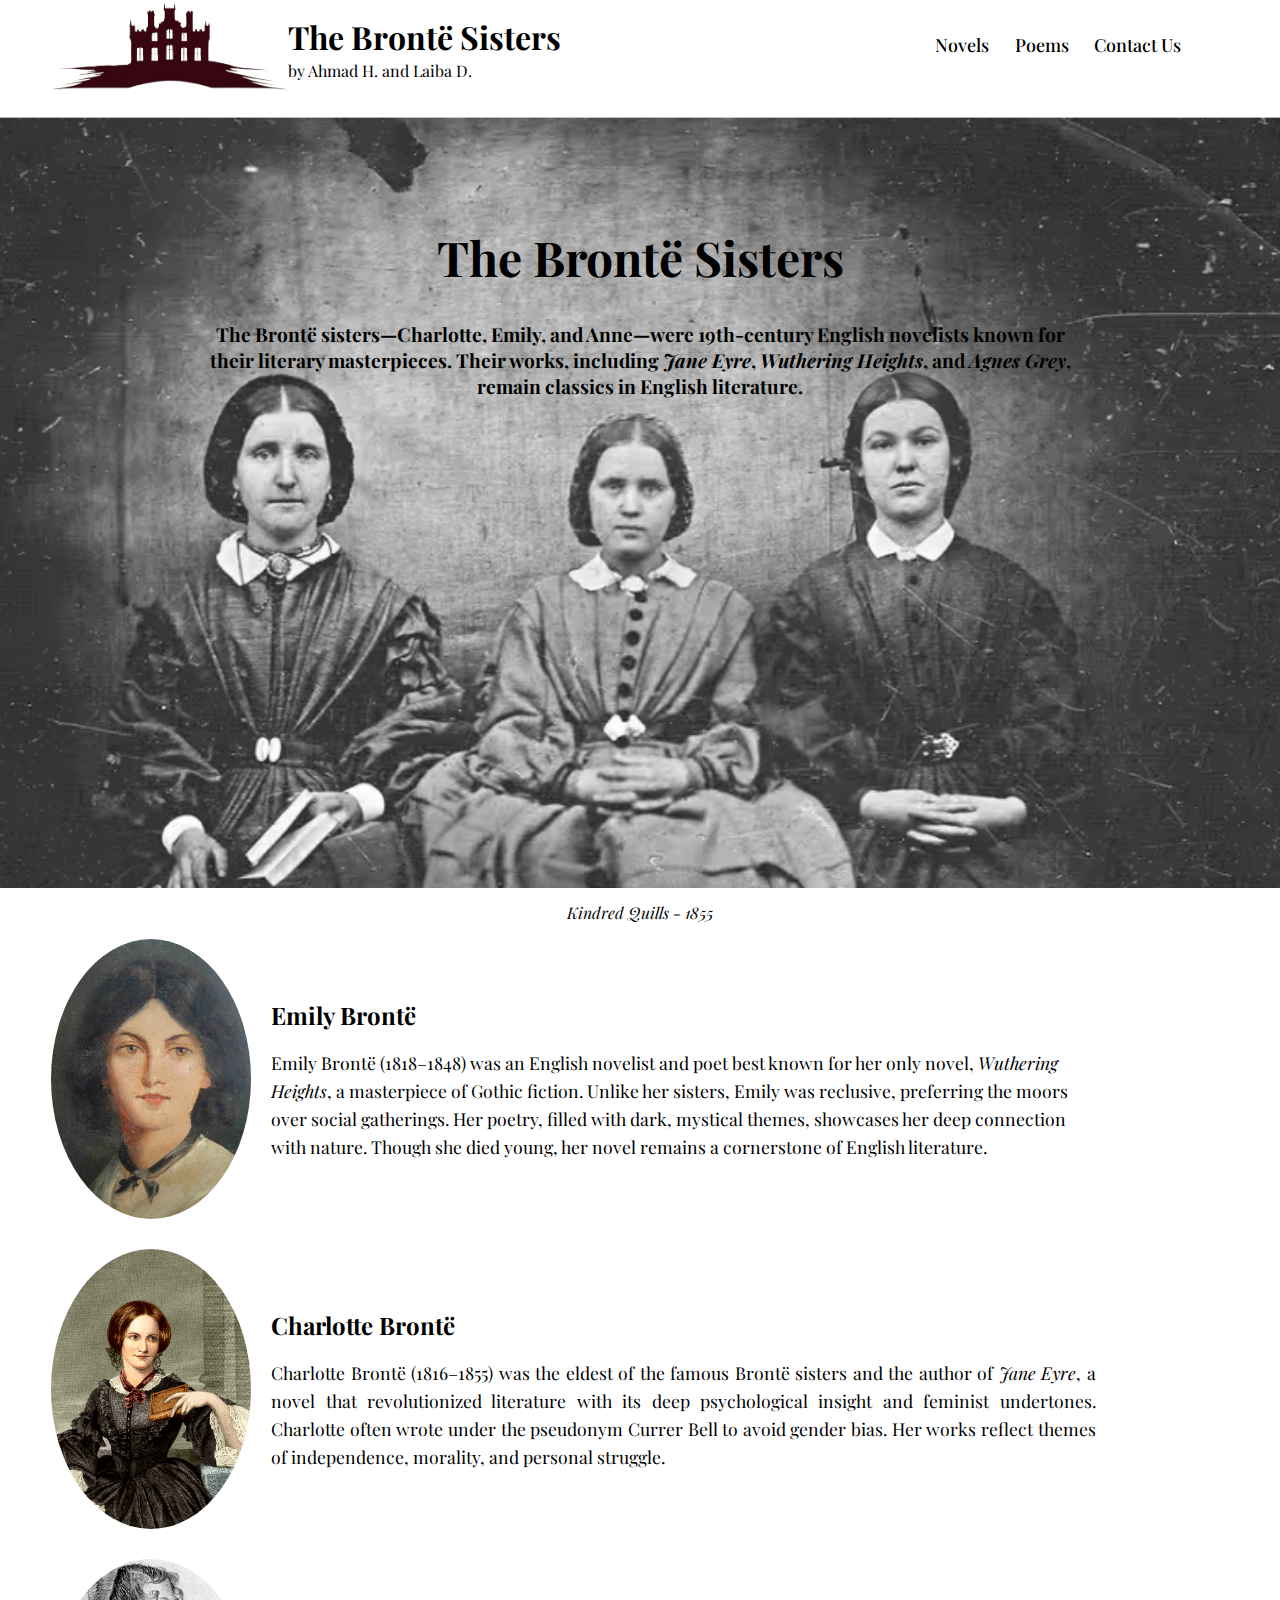
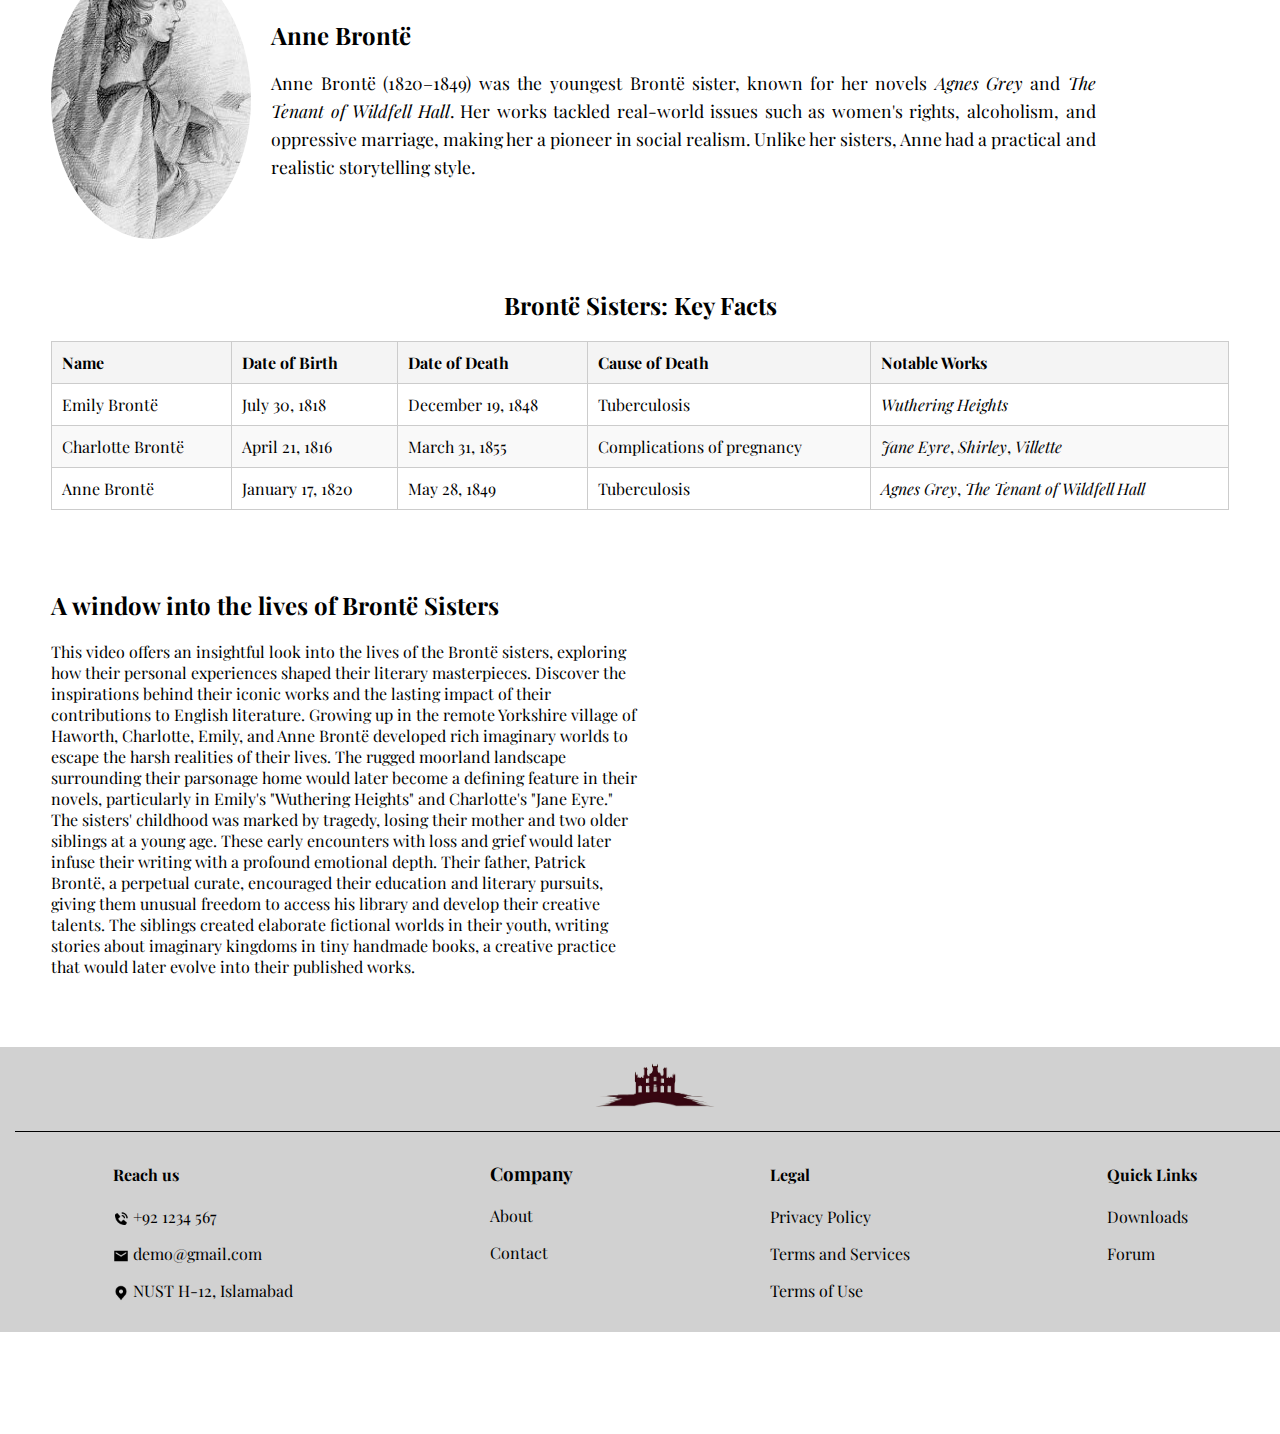
==== index.html @ 5bb7be29 "add footer in index" ====
<!DOCTYPE html>
<html lang="en">
  <head>
    <meta charset="UTF-8" />
    <meta name="viewport" content="width=device-width, initial-scale=1.0" />
    <link rel="icon" type="image/x-icon" href="assets/images/logo.png" />
    <link rel="preconnect" href="https://fonts.googleapis.com" />
    <link rel="preconnect" href="https://fonts.gstatic.com" crossorigin />
    <link
      href="https://fonts.googleapis.com/css2?family=Inter:ital,opsz,wght@0,14..32,100..900;1,14..32,100..900&family=Playfair+Display:ital,wght@0,400..900;1,400..900&family=Pochaevsk&family=Roboto:ital,wght@0,100;0,300;0,400;0,500;0,700;0,900;1,100;1,300;1,400;1,500;1,700;1,900&display=swap"
      rel="stylesheet"
    />
    <title>Brontë Sisters</title>
  </head>

  <body style="font-family: Playfair Display; padding-bottom: 8%; margin: 0">
    <header
      style="
        display: flex;
        flex-direction: row;
        align-items: center;
        height: 10vh;
        padding-left: 4%;
        padding-right: 4%;
      "
    >
      <img
        src="assets/images/logo.png"
        alt="logo"
        style="height: 100%; width: auto; object-fit: contain"
      />
      <div>
        <h1 style="margin-bottom: 2px">The Brontë Sisters</h1>
        <p style="margin-top: 0">by Ahmad H. and Laiba D.</p>
      </div>
      <div style="flex: 1"></div>
      <nav style="flex: 1">
        <ul style="list-style: none; display: flex; gap: 2vw">
          <li>
            <a
              href="novels.html"
              style="
                text-decoration: none;
                color: #000;
                font-weight: 500;
                font-size: large;
              "
              >Novels</a
            >
          </li>
          <li>
            <a
              href="poems.html"
              style="
                text-decoration: none;
                color: #000;
                font-weight: 500;
                font-size: large;
              "
              >Poems</a
            >
          </li>
          <li>
            <a
              href="contactUs.html"
              style="
                text-decoration: none;
                color: #000;
                font-weight: 500;
                font-size: large;
              "
              >Contact Us</a
            >
          </li>
        </ul>
      </nav>
    </header>
    <main>
      <section
        style="
          position: relative;
          width: 100%;
          margin-top: 2%;
          text-align: center;
        "
      >
        <!-- Container for the image and overlay text -->
        <div style="position: relative; display: inline-block; width: 100%">
          <!-- Image -->
          <img
            src="assets/images/hero.png"
            alt="Brontë Sisters"
            style="width: 100%; height: auto; display: block"
          />

          <!-- Overlay Text -->
          <div
            style="
              position: absolute;
              top: 10%;
              left: 50%;
              transform: translateX(-50%);
              width: 70%;
            "
          >
            <h1 style="font-size: 3rem; font-weight: bold; border-radius: 10px">
              The Brontë Sisters
            </h1>
            <p style="font-size: 1.2rem">
              <b>
                The Brontë sisters—Charlotte, Emily, and Anne—were 19th-century
                English novelists known for their literary masterpieces. Their
                works, including <i>Jane Eyre</i>, <i>Wuthering Heights</i>, and
                <i>Agnes Grey</i>, remain classics in English literature.
              </b>
            </p>
          </div>
        </div>
        <!-- Footer Text Below the Image -->
        <p style="margin-top: 10px"><i>Kindred Quills - 1855</i></p>
      </section>

      <article style="padding-left: 4%; padding-right: 4%">
        <!-- Emily Brontë -->
        <section
          style="
            display: flex;
            align-items: center;
            gap: 20px;
            margin-bottom: 30px;
          "
        >
          <img
            src="assets/images/emily.jpg"
            alt="Emily Brontë"
            style="
              width: 200px;
              height: 280px;
              border-radius: 50%;
              object-fit: cover;
            "
          />
          <div style="max-width: 70%">
            <h2 style="margin-bottom: 5px">Emily Brontë</h2>
            <p style="font-size: 1.1rem; line-height: 1.6">
              Emily Brontë (1818–1848) was an English novelist and poet best
              known for her only novel,
              <i>Wuthering Heights</i>, a masterpiece of Gothic fiction. Unlike
              her sisters, Emily was reclusive, preferring the moors over social
              gatherings. Her poetry, filled with dark, mystical themes,
              showcases her deep connection with nature. Though she died young,
              her novel remains a cornerstone of English literature.
            </p>
          </div>
        </section>

        <!-- Charlotte Brontë -->
        <section
          style="
            display: flex;
            align-items: center;
            gap: 20px;
            margin-bottom: 30px;
          "
        >
          <img
            src="assets/images/charlotte.png"
            alt="Charlotte Brontë"
            style="
              width: 200px;
              height: 280px;
              border-radius: 50%;
              object-fit: cover;
            "
          />
          <div style="max-width: 70%">
            <h2 style="margin-bottom: 5px">Charlotte Brontë</h2>
            <p style="text-align: justify; font-size: 1.1rem; line-height: 1.6">
              Charlotte Brontë (1816–1855) was the eldest of the famous Brontë
              sisters and the author of <i>Jane Eyre</i>, a novel that
              revolutionized literature with its deep psychological insight and
              feminist undertones. Charlotte often wrote under the pseudonym
              Currer Bell to avoid gender bias. Her works reflect themes of
              independence, morality, and personal struggle.
            </p>
          </div>
        </section>

        <!-- Anne Brontë -->
        <section
          style="
            display: flex;
            align-items: center;
            gap: 20px;
            margin-bottom: 30px;
          "
        >
          <img
            src="assets/images/anne.jpg"
            alt="Anne Brontë"
            style="
              width: 200px;
              height: 280px;
              border-radius: 50%;
              object-fit: cover;
            "
          />
          <div style="max-width: 70%">
            <h2 style="margin-bottom: 5px">Anne Brontë</h2>
            <p style="text-align: justify; font-size: 1.1rem; line-height: 1.6">
              Anne Brontë (1820–1849) was the youngest Brontë sister, known for
              her novels <i>Agnes Grey</i> and
              <i>The Tenant of Wildfell Hall</i>. Her works tackled real-world
              issues such as women's rights, alcoholism, and oppressive
              marriage, making her a pioneer in social realism. Unlike her
              sisters, Anne had a practical and realistic storytelling style.
            </p>
          </div>
        </section>

        <!-- Table depicting key facts about the bronte sisters-->
        <section>
          <h2 style="text-align: center; margin-top: 50px">
            Brontë Sisters: Key Facts
          </h2>
          <table
            style="width: 100%; border-collapse: collapse; margin-top: 20px"
          >
            <tr style="background-color: #f4f4f4; text-align: left">
              <th style="padding: 10px; border: 1px solid #ccc">Name</th>
              <th style="padding: 10px; border: 1px solid #ccc">
                Date of Birth
              </th>
              <th style="padding: 10px; border: 1px solid #ccc">
                Date of Death
              </th>
              <th style="padding: 10px; border: 1px solid #ccc">
                Cause of Death
              </th>
              <th style="padding: 10px; border: 1px solid #ccc">
                Notable Works
              </th>
            </tr>
            <tr>
              <td style="padding: 10px; border: 1px solid #ccc">
                Emily Brontë
              </td>
              <td style="padding: 10px; border: 1px solid #ccc">
                July 30, 1818
              </td>
              <td style="padding: 10px; border: 1px solid #ccc">
                December 19, 1848
              </td>
              <td style="padding: 10px; border: 1px solid #ccc">
                Tuberculosis
              </td>
              <td style="padding: 10px; border: 1px solid #ccc">
                <i>Wuthering Heights</i>
              </td>
            </tr>
            <tr style="background-color: #f9f9f9">
              <td style="padding: 10px; border: 1px solid #ccc">
                Charlotte Brontë
              </td>
              <td style="padding: 10px; border: 1px solid #ccc">
                April 21, 1816
              </td>
              <td style="padding: 10px; border: 1px solid #ccc">
                March 31, 1855
              </td>
              <td style="padding: 10px; border: 1px solid #ccc">
                Complications of pregnancy
              </td>
              <td style="padding: 10px; border: 1px solid #ccc">
                <i>Jane Eyre</i>, <i>Shirley</i>, <i>Villette</i>
              </td>
            </tr>
            <tr>
              <td style="padding: 10px; border: 1px solid #ccc">Anne Brontë</td>
              <td style="padding: 10px; border: 1px solid #ccc">
                January 17, 1820
              </td>
              <td style="padding: 10px; border: 1px solid #ccc">
                May 28, 1849
              </td>
              <td style="padding: 10px; border: 1px solid #ccc">
                Tuberculosis
              </td>
              <td style="padding: 10px; border: 1px solid #ccc">
                <i>Agnes Grey</i>, <i>The Tenant of Wildfell Hall</i>
              </td>
            </tr>
          </table>
        </section>
        <section style="margin-top: 5%; margin-bottom: 10%">
          <div style="display: flex; flex-direction: row; height: 40vh">
            <div style="flex: 1">
              <h2>A window into the lives of Brontë Sisters</h2>
              <p
                style="overflow: hidden; text-overflow: ellipsis; height: 100%"
              >
                This video offers an insightful look into the lives of the
                Brontë sisters, exploring how their personal experiences shaped
                their literary masterpieces. Discover the inspirations behind
                their iconic works and the lasting impact of their contributions
                to English literature. Growing up in the remote Yorkshire
                village of Haworth, Charlotte, Emily, and Anne Brontë developed
                rich imaginary worlds to escape the harsh realities of their
                lives. The rugged moorland landscape surrounding their parsonage
                home would later become a defining feature in their novels,
                particularly in Emily's "Wuthering Heights" and Charlotte's
                "Jane Eyre." The sisters' childhood was marked by tragedy,
                losing their mother and two older siblings at a young age. These
                early encounters with loss and grief would later infuse their
                writing with a profound emotional depth. Their father, Patrick
                Brontë, a perpetual curate, encouraged their education and
                literary pursuits, giving them unusual freedom to access his
                library and develop their creative talents. The siblings created
                elaborate fictional worlds in their youth, writing stories about
                imaginary kingdoms in tiny handmade books, a creative practice
                that would later evolve into their published works.
              </p>
            </div>
            <div style="flex: 1">
              <iframe
                style="width: 100%; aspect-ratio: 16 / 9; border: none"
                src="https://www.youtube.com/embed/qW7MpqXnz2c"
                allow="accelerometer; autoplay; clipboard-write; encrypted-media; gyroscope; picture-in-picture; web-share"
                referrerpolicy="strict-origin-when-cross-origin"
                allowfullscreen
              >
              </iframe>
            </div>
          </div>
        </section>
      </article>
    </main>
    <footer
      style="
        position: relative;
        bottom: 0;
        background: #d1d1d1;
        color: black;
        text-align: center;
        padding: 15px;
        width: 100%;
      "
    >
      <img
        src="./assets/images/logo.png"
        alt="Logo"
        style="width: 120px; margin-bottom: 10px"
      />
      <hr
        style="border: 0; height: 1px; background-color: black; margin: 10px 0"
      />
      <div
        style="
          display: flex;
          justify-content: space-around;
          text-align: left;
          flex-wrap: wrap;
        "
      >
        <div>
          <h4>Reach us</h4>
          <p>
            <img
              src="./assets/images/call.png"
              alt="Call"
              style="width: 16px; height: 16px; vertical-align: middle"
            />
            +92 1234 567
          </p>
          <p>
            <img
              src="./assets/images/email.png"
              alt="Email"
              style="width: 16px; height: 16px; vertical-align: middle"
            />
            demo@gmail.com
          </p>
          <p>
            <img
              src="./assets/images/location.png"
              alt="Location"
              style="width: 16px; height: 16px; vertical-align: middle"
            />
            NUST H-12, Islamabad
          </p>
        </div>
        <div>
          <h3>Company</h3>
          <p>
            <a href="index.html" style="text-decoration: none; color: black"
              >About</a
            >
          </p>
          <p>
            <a href="contactUs.html" style="text-decoration: none; color: black"
              >Contact</a
            >
          </p>
        </div>
        <div>
          <h4>Legal</h4>
          <p>Privacy Policy</p>
          <p>Terms and Services</p>
          <p>Terms of Use</p>
        </div>
        <div>
          <h4>Quick Links</h4>
          <p>Downloads</p>
          <p>Forum</p>
        </div>
      </div>
    </footer>
    <!-- TODO There is unnecessary space under this footer please fix this -->
  </body>
</html>
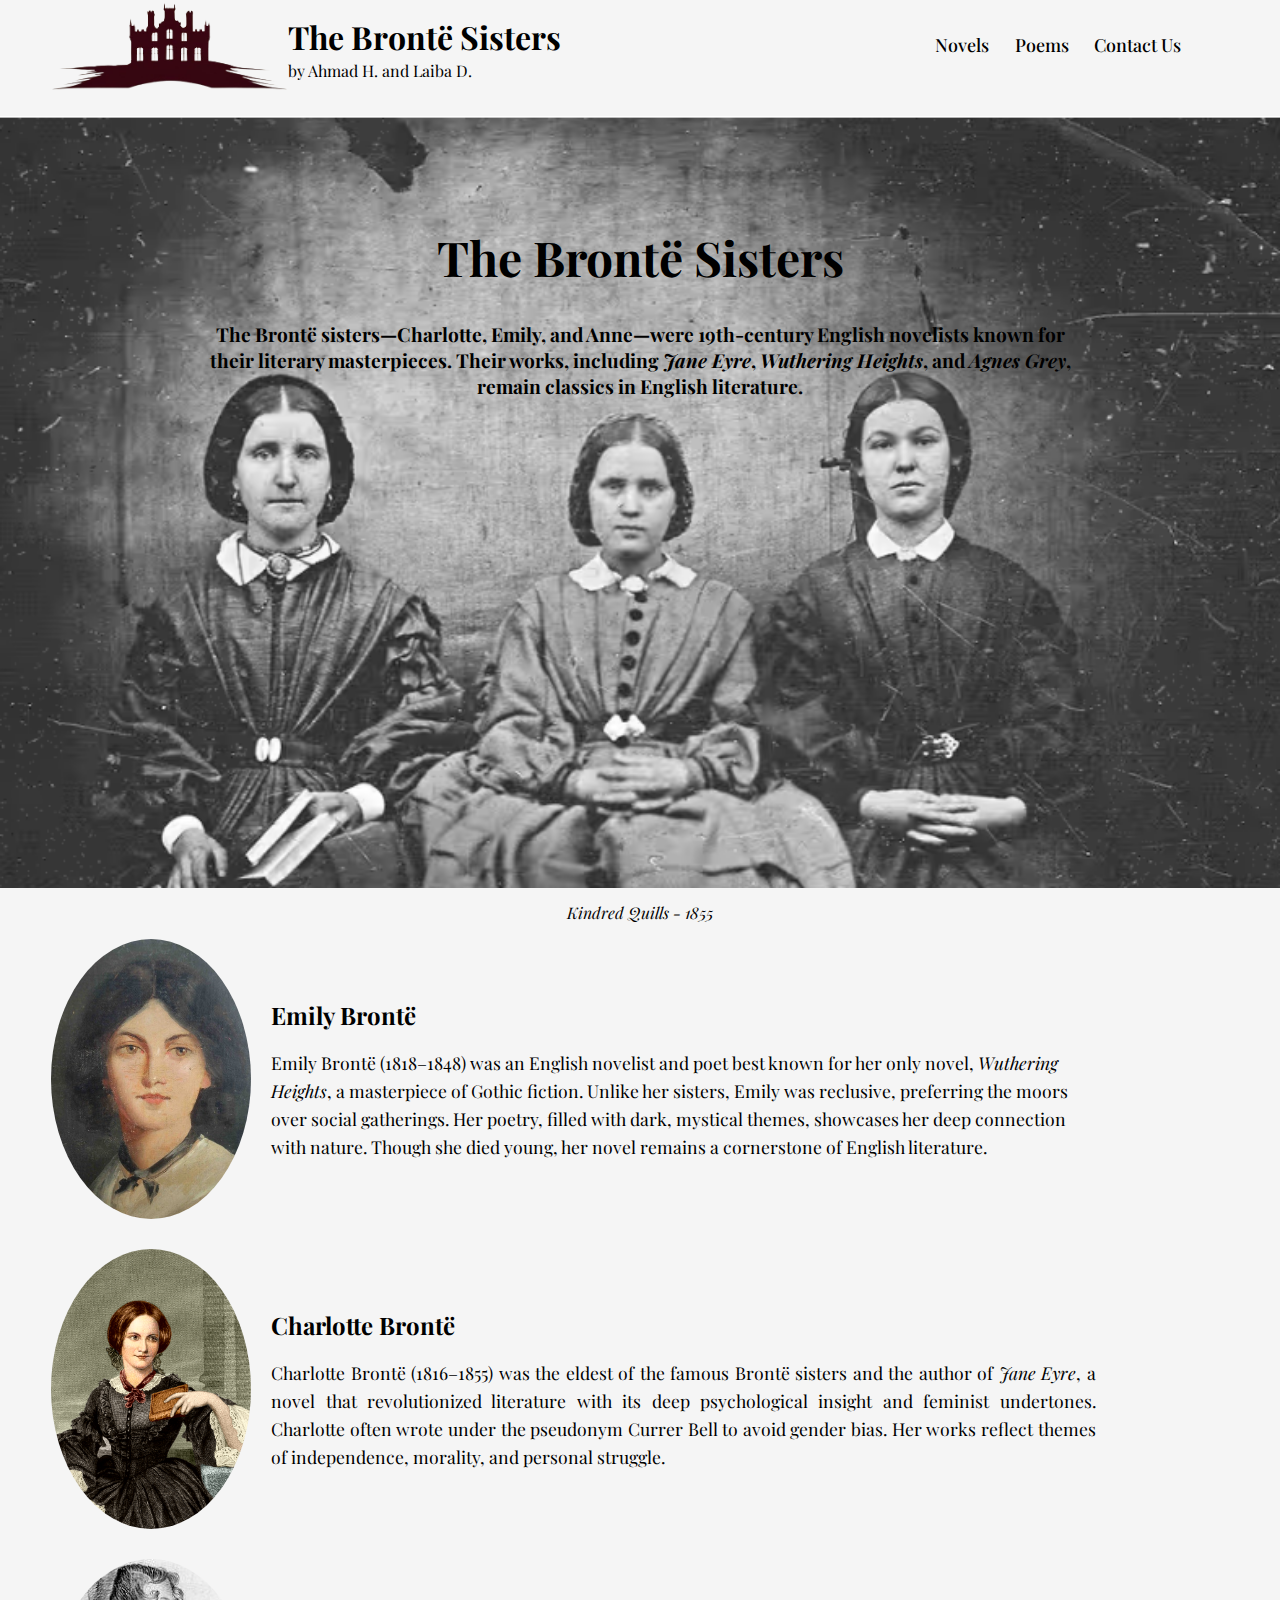
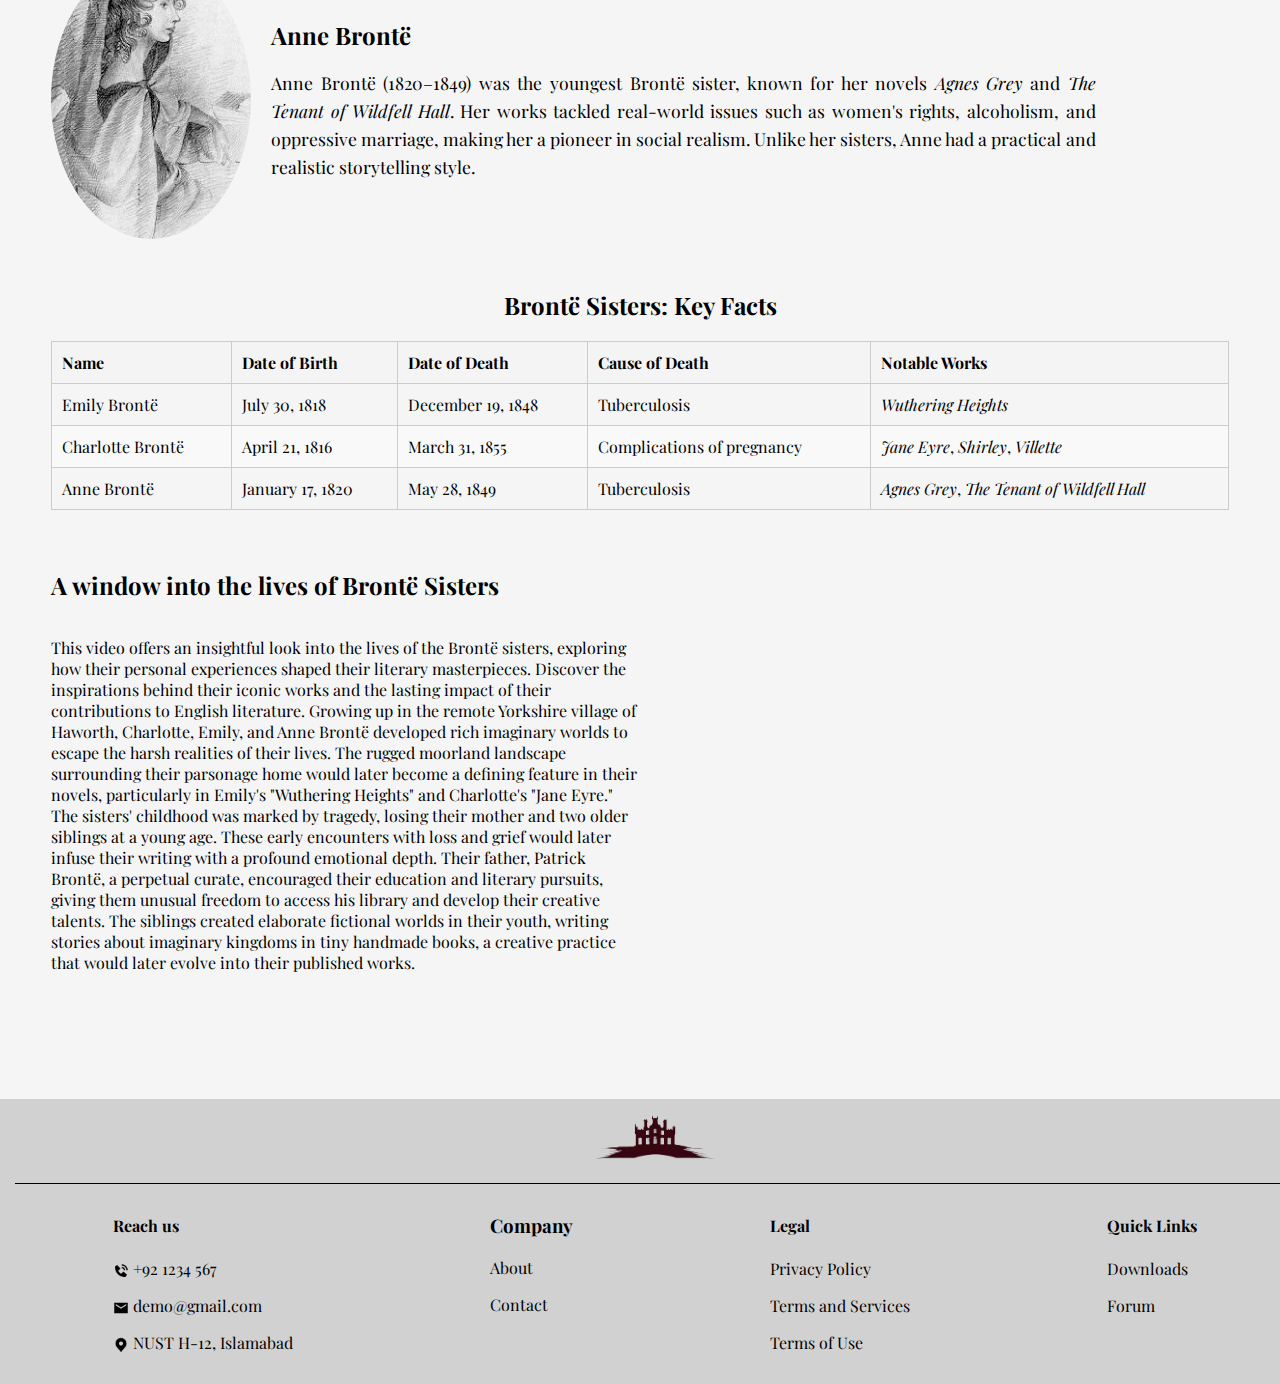
==== commit 37299997: "Footer Issue resolved" ====
--- a/index.html
+++ b/index.html
@@ -13,7 +13,7 @@
     <title>Brontë Sisters</title>
   </head>
 
-  <body style="font-family: Playfair Display; padding-bottom: 8%; margin: 0">
+  <body style="font-family: Playfair Display; margin: 0;overflow-x: hidden; background: #f5f5f5;">
     <header
       style="
         display: flex;
@@ -293,11 +293,11 @@
           </table>
         </section>
         <section style="margin-top: 5%; margin-bottom: 10%">
-          <div style="display: flex; flex-direction: row; height: 40vh">
-            <div style="flex: 1">
-              <h2>A window into the lives of Brontë Sisters</h2>
+          <h2>A window into the lives of Brontë Sisters</h2>
+          <div style="display: flex; flex-direction: row; height: 40vh;">
+            <div style="flex: 1;">
               <p
-                style="overflow: hidden; text-overflow: ellipsis; height: 100%"
+                style="text-overflow: ellipsis; height: 100%"
               >
                 This video offers an insightful look into the lives of the
                 Brontë sisters, exploring how their personal experiences shaped
@@ -415,6 +415,5 @@
         </div>
       </div>
     </footer>
-    <!-- TODO There is unnecessary space under this footer please fix this -->
   </body>
 </html>
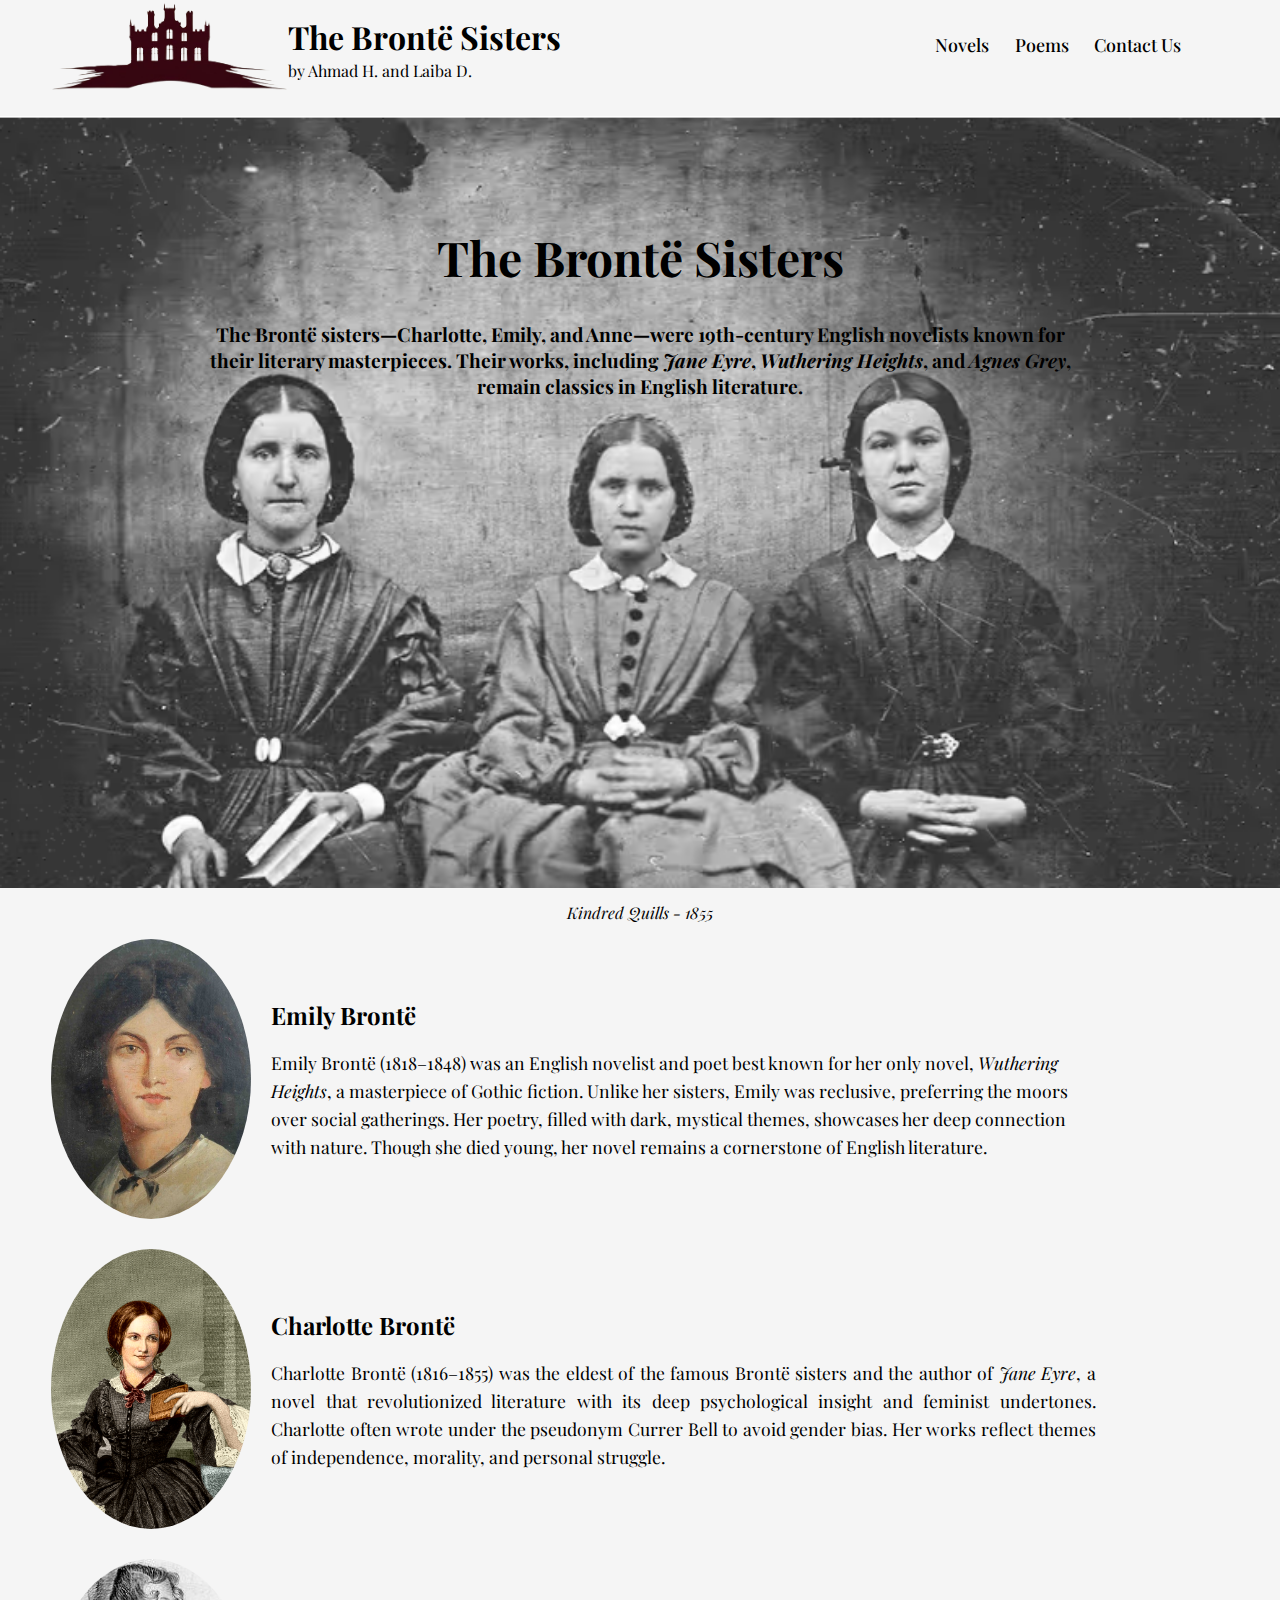
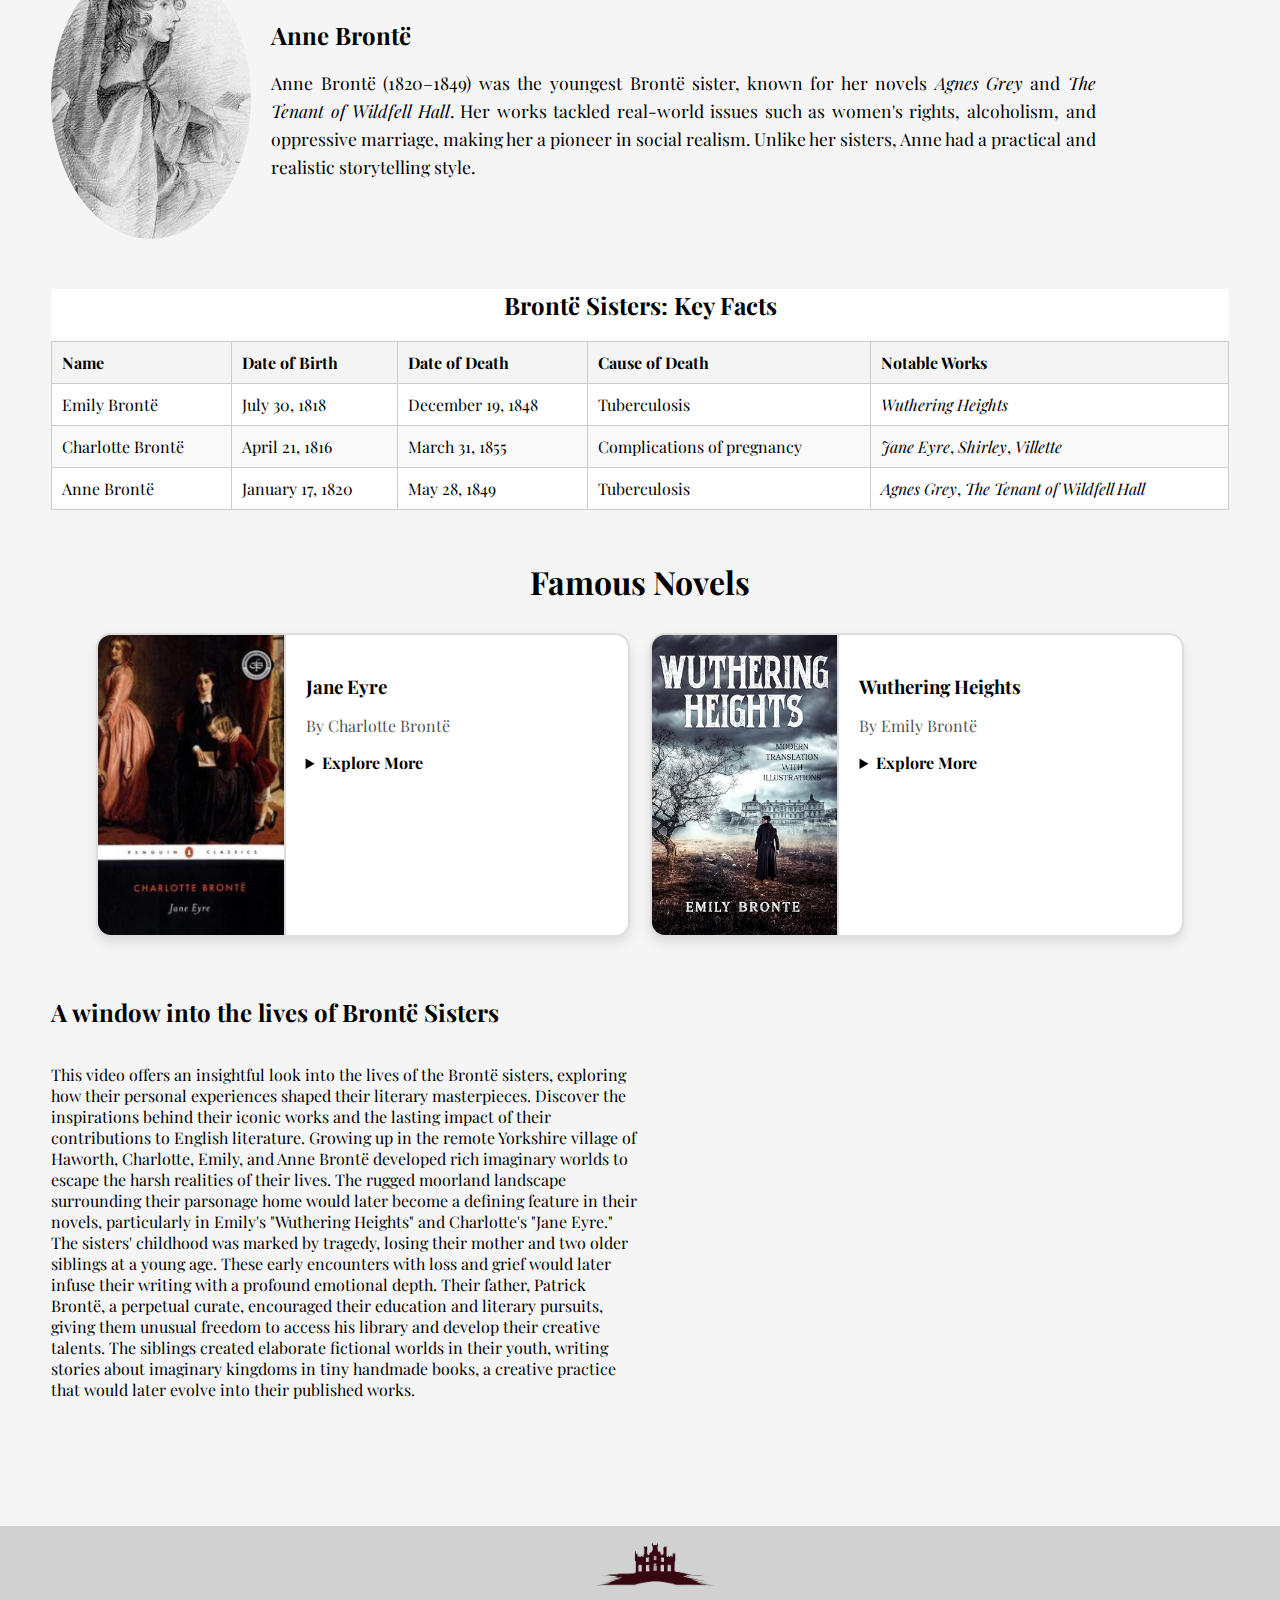
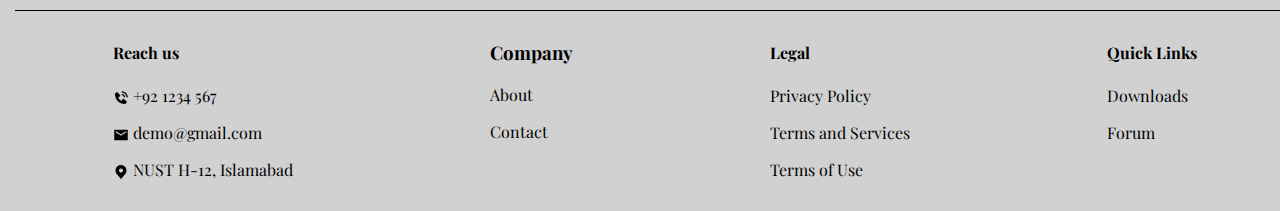
==== commit 011b6a8e: "Added Famous novels section" ====
--- a/index.html
+++ b/index.html
@@ -219,7 +219,7 @@
         </section>
 
         <!-- Table depicting key facts about the bronte sisters-->
-        <section>
+        <section style="background-color: white;">
           <h2 style="text-align: center; margin-top: 50px">
             Brontë Sisters: Key Facts
           </h2>
@@ -292,6 +292,51 @@
             </tr>
           </table>
         </section>
+        <section style="margin: 50px 0; width: 100%;">
+          <h2 style="text-align: center; font-size: 2rem; margin-bottom: 30px;">Famous Novels</h2>
+        
+          <div style="display: flex; justify-content: center; gap: 20px; flex-wrap: wrap;">
+            <!-- Famous Novels --> 
+            <!-- First Novel -->
+            <div style="display: flex; width: 45%; min-width: 350px; border: 2px solid #ddd; border-radius: 15px; overflow: hidden; 
+                        box-shadow: 0 6px 12px rgba(0,0,0,0.1); background: #fff;">
+              <img src="assets/images/novels/janeEyre.jpg" alt="Jane Eyre" 
+                   style="width: 35%; height: 300px; object-fit: cover; border-right: 2px solid #ddd;">
+              <div style="padding: 20px; flex: 1;">
+                <h3 style="margin-bottom: 10px;">Jane Eyre</h3>
+                <p style="color: #555;">By Charlotte Brontë</p>
+                <details>
+                  <summary style="cursor: pointer; color: black; font-weight: bold; margin-top: 10px;">Explore More</summary>
+                  <p style="margin-top: 10px; line-height: 1.5;">
+                    <i>Jane Eyre</i> is a classic novel that explores themes of love, morality, and self-respect through the journey of its strong-willed protagonist.
+                    <a href="janeEyre.html" style="display: inline-block; padding: 8px 15px; color: black; text-decoration: none; border-radius: 5px;">Read More</a>
+
+                  </p>
+                </details>
+              </div>
+            </div>
+        
+            <!-- Second Novel -->
+            <div style="display: flex; width: 45%; min-width: 350px; border: 2px solid #ddd; border-radius: 15px; overflow: hidden; 
+                        box-shadow: 0 6px 12px rgba(0,0,0,0.1); background: #fff;">
+              <img src="assets/images/novels/wutheringHeigths.jpg" alt="Wuthering Heights" 
+                   style="width: 35%; height: 300px; object-fit: cover; border-right: 2px solid #ddd;">
+              <div style="padding: 20px; flex: 1;">
+                <h3 style="margin-bottom: 10px;">Wuthering Heights</h3>
+                <p style="color: #555;">By Emily Brontë</p>
+                <details>
+                  <summary style="cursor: pointer; color: black; font-weight: bold; margin-top: 10px;">Explore More</summary>
+                  <p style="margin-top: 10px; line-height: 1.5;">
+                    <i>Wuthering Heights</i> is a masterpiece of Gothic fiction, exploring themes of passion, revenge, and fate on the Yorkshire moors.
+                    <a href="wutheringHeights.html" style="display: inline-block; padding: 8px 15px; color: black; text-decoration: none; border-radius: 5px;">Read More</a>
+                  </p>
+                </details>
+              </div>
+            </div>
+        
+          </div>
+        </section>
+        
         <section style="margin-top: 5%; margin-bottom: 10%">
           <h2>A window into the lives of Brontë Sisters</h2>
           <div style="display: flex; flex-direction: row; height: 40vh;">
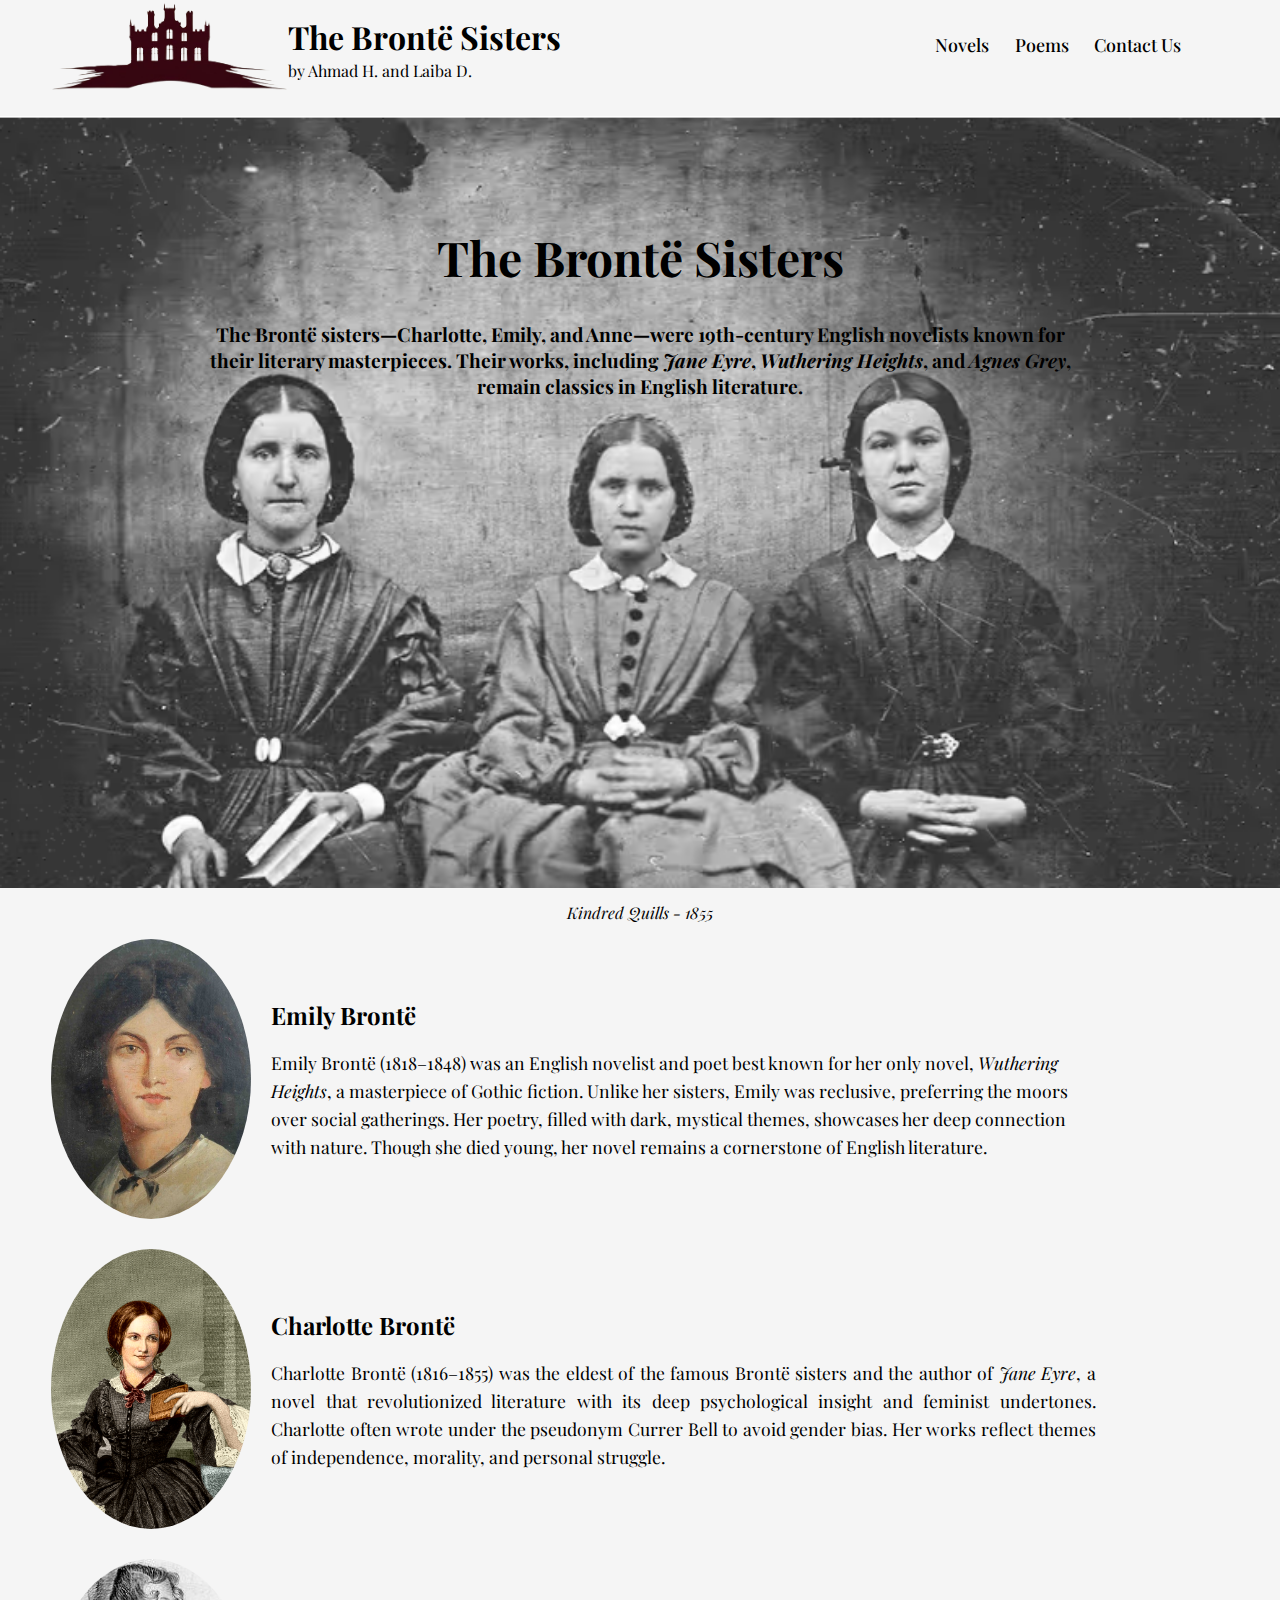
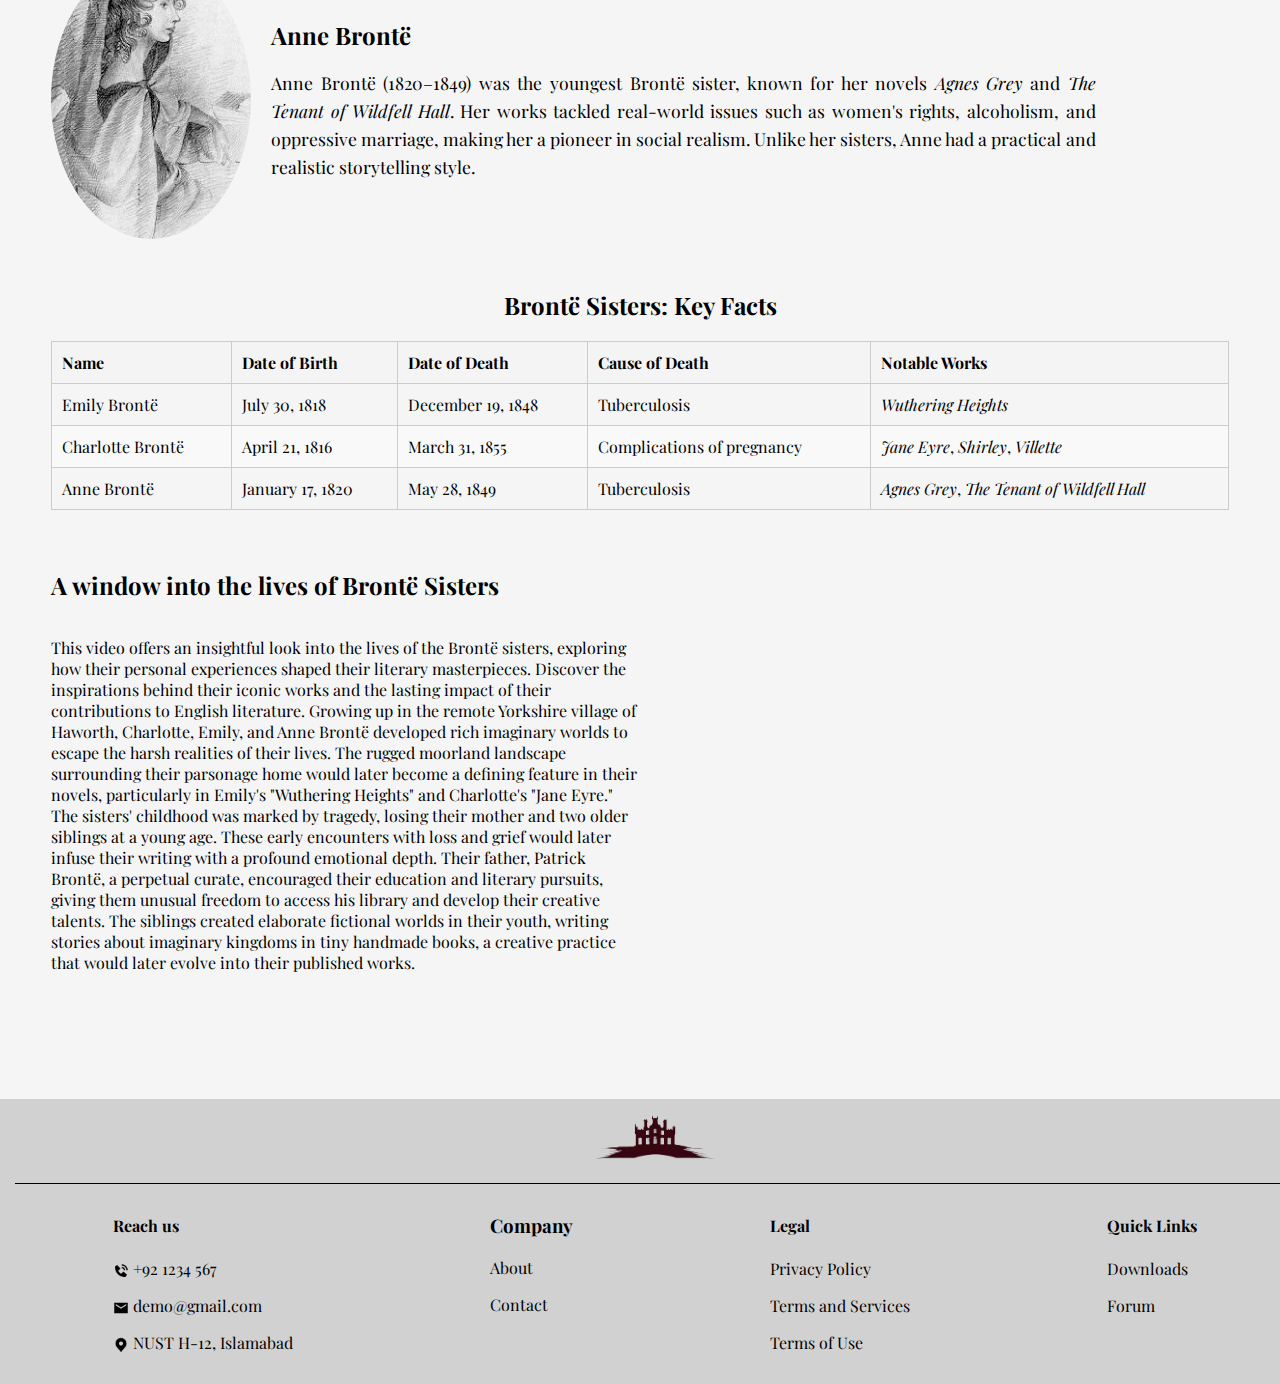
==== commit 863459df: "Merge remote-tracking branch 'origin/fix/footer-space'" ====
--- a/index.html
+++ b/index.html
@@ -219,7 +219,7 @@
         </section>
 
         <!-- Table depicting key facts about the bronte sisters-->
-        <section style="background-color: white;">
+        <section>
           <h2 style="text-align: center; margin-top: 50px">
             Brontë Sisters: Key Facts
           </h2>
@@ -292,51 +292,6 @@
             </tr>
           </table>
         </section>
-        <section style="margin: 50px 0; width: 100%;">
-          <h2 style="text-align: center; font-size: 2rem; margin-bottom: 30px;">Famous Novels</h2>
-        
-          <div style="display: flex; justify-content: center; gap: 20px; flex-wrap: wrap;">
-            <!-- Famous Novels --> 
-            <!-- First Novel -->
-            <div style="display: flex; width: 45%; min-width: 350px; border: 2px solid #ddd; border-radius: 15px; overflow: hidden; 
-                        box-shadow: 0 6px 12px rgba(0,0,0,0.1); background: #fff;">
-              <img src="assets/images/novels/janeEyre.jpg" alt="Jane Eyre" 
-                   style="width: 35%; height: 300px; object-fit: cover; border-right: 2px solid #ddd;">
-              <div style="padding: 20px; flex: 1;">
-                <h3 style="margin-bottom: 10px;">Jane Eyre</h3>
-                <p style="color: #555;">By Charlotte Brontë</p>
-                <details>
-                  <summary style="cursor: pointer; color: black; font-weight: bold; margin-top: 10px;">Explore More</summary>
-                  <p style="margin-top: 10px; line-height: 1.5;">
-                    <i>Jane Eyre</i> is a classic novel that explores themes of love, morality, and self-respect through the journey of its strong-willed protagonist.
-                    <a href="janeEyre.html" style="display: inline-block; padding: 8px 15px; color: black; text-decoration: none; border-radius: 5px;">Read More</a>
-
-                  </p>
-                </details>
-              </div>
-            </div>
-        
-            <!-- Second Novel -->
-            <div style="display: flex; width: 45%; min-width: 350px; border: 2px solid #ddd; border-radius: 15px; overflow: hidden; 
-                        box-shadow: 0 6px 12px rgba(0,0,0,0.1); background: #fff;">
-              <img src="assets/images/novels/wutheringHeigths.jpg" alt="Wuthering Heights" 
-                   style="width: 35%; height: 300px; object-fit: cover; border-right: 2px solid #ddd;">
-              <div style="padding: 20px; flex: 1;">
-                <h3 style="margin-bottom: 10px;">Wuthering Heights</h3>
-                <p style="color: #555;">By Emily Brontë</p>
-                <details>
-                  <summary style="cursor: pointer; color: black; font-weight: bold; margin-top: 10px;">Explore More</summary>
-                  <p style="margin-top: 10px; line-height: 1.5;">
-                    <i>Wuthering Heights</i> is a masterpiece of Gothic fiction, exploring themes of passion, revenge, and fate on the Yorkshire moors.
-                    <a href="wutheringHeights.html" style="display: inline-block; padding: 8px 15px; color: black; text-decoration: none; border-radius: 5px;">Read More</a>
-                  </p>
-                </details>
-              </div>
-            </div>
-        
-          </div>
-        </section>
-        
         <section style="margin-top: 5%; margin-bottom: 10%">
           <h2>A window into the lives of Brontë Sisters</h2>
           <div style="display: flex; flex-direction: row; height: 40vh;">
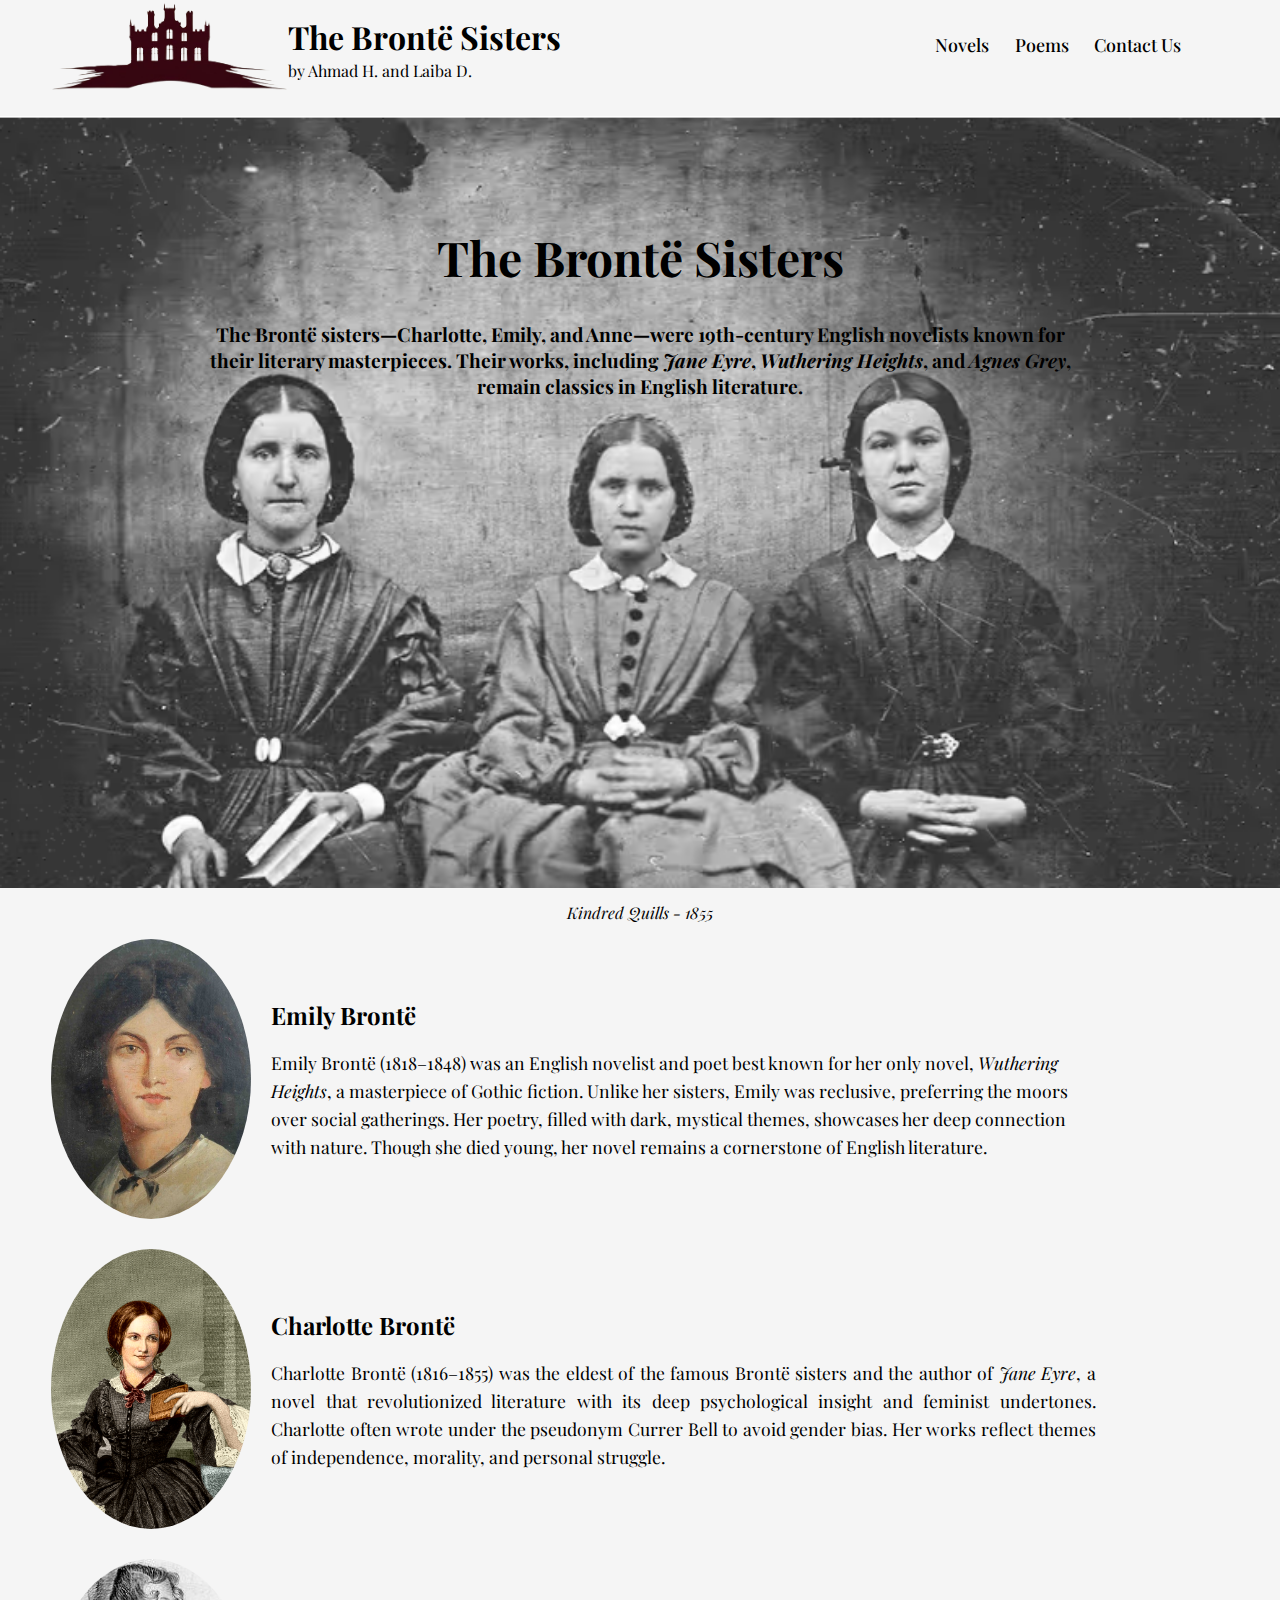
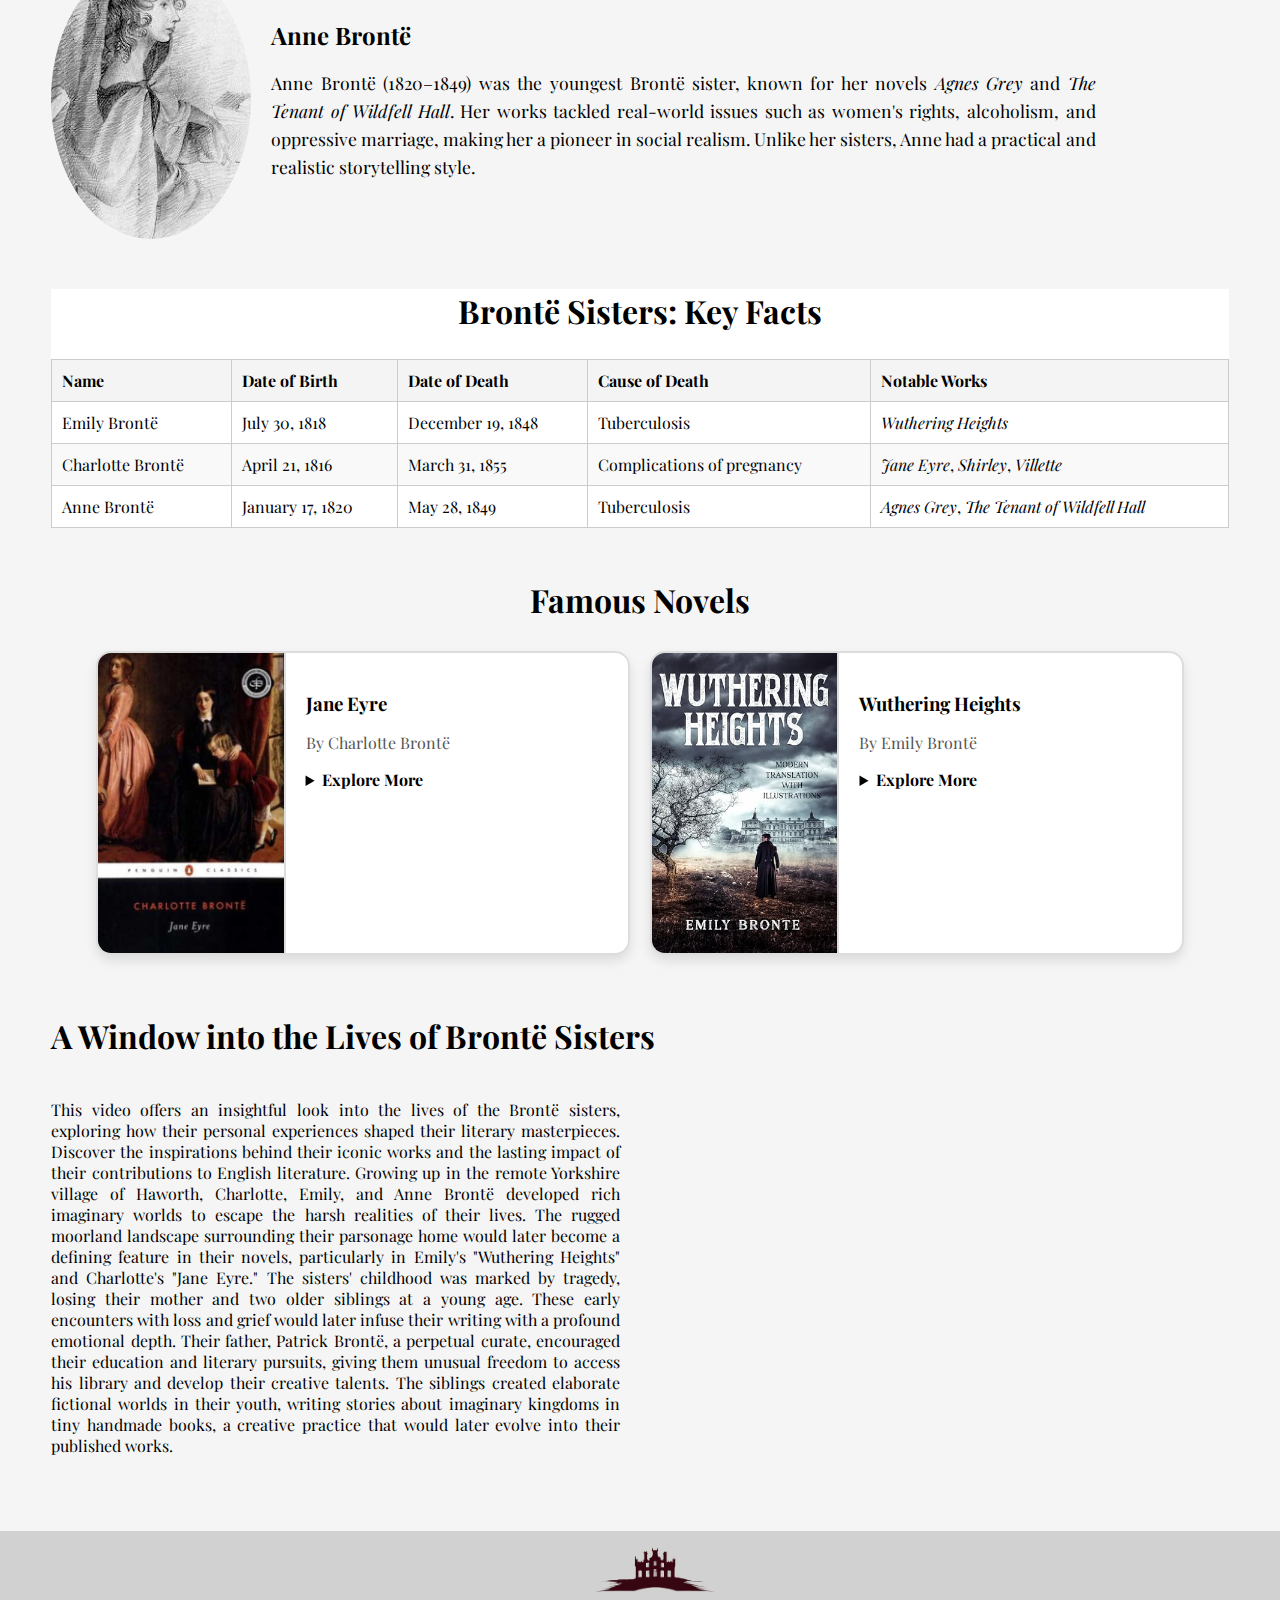
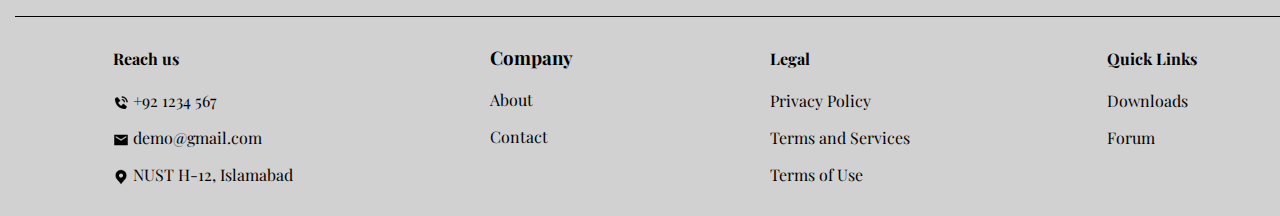
==== commit f8315ade: "Fixed iframe Alignment" ====
--- a/index.html
+++ b/index.html
@@ -219,8 +219,8 @@
         </section>
 
         <!-- Table depicting key facts about the bronte sisters-->
-        <section>
-          <h2 style="text-align: center; margin-top: 50px">
+        <section style="background-color: white;">
+          <h2 style="text-align: center; margin-top: 50px; font-size: 2rem;">
             Brontë Sisters: Key Facts
           </h2>
           <table
@@ -292,47 +292,93 @@
             </tr>
           </table>
         </section>
-        <section style="margin-top: 5%; margin-bottom: 10%">
-          <h2>A window into the lives of Brontë Sisters</h2>
-          <div style="display: flex; flex-direction: row; height: 40vh;">
-            <div style="flex: 1;">
-              <p
-                style="text-overflow: ellipsis; height: 100%"
-              >
-                This video offers an insightful look into the lives of the
-                Brontë sisters, exploring how their personal experiences shaped
-                their literary masterpieces. Discover the inspirations behind
-                their iconic works and the lasting impact of their contributions
-                to English literature. Growing up in the remote Yorkshire
-                village of Haworth, Charlotte, Emily, and Anne Brontë developed
-                rich imaginary worlds to escape the harsh realities of their
-                lives. The rugged moorland landscape surrounding their parsonage
-                home would later become a defining feature in their novels,
-                particularly in Emily's "Wuthering Heights" and Charlotte's
-                "Jane Eyre." The sisters' childhood was marked by tragedy,
-                losing their mother and two older siblings at a young age. These
-                early encounters with loss and grief would later infuse their
-                writing with a profound emotional depth. Their father, Patrick
-                Brontë, a perpetual curate, encouraged their education and
-                literary pursuits, giving them unusual freedom to access his
-                library and develop their creative talents. The siblings created
-                elaborate fictional worlds in their youth, writing stories about
-                imaginary kingdoms in tiny handmade books, a creative practice
-                that would later evolve into their published works.
+        <section style="margin: 50px 0; width: 100%;">
+          <h2 style="text-align: center; font-size: 2rem; margin-bottom: 30px;">Famous Novels</h2>
+        
+          <div style="display: flex; justify-content: center; gap: 20px; flex-wrap: wrap;">
+            <!-- Famous Novels --> 
+            <!-- First Novel -->
+            <div style="display: flex; width: 45%; min-width: 350px; border: 2px solid #ddd; border-radius: 15px; overflow: hidden; 
+                        box-shadow: 0 6px 12px rgba(0,0,0,0.1); background: #fff;">
+              <img src="assets/images/novels/janeEyre.jpg" alt="Jane Eyre" 
+                   style="width: 35%; height: 300px; object-fit: cover; border-right: 2px solid #ddd;">
+              <div style="padding: 20px; flex: 1;">
+                <h3 style="margin-bottom: 10px;">Jane Eyre</h3>
+                <p style="color: #555;">By Charlotte Brontë</p>
+                <details>
+                  <summary style="cursor: pointer; color: black; font-weight: bold; margin-top: 10px;">Explore More</summary>
+                  <p style="margin-top: 10px; line-height: 1.5;">
+                    <i>Jane Eyre</i> is a classic novel that explores themes of love, morality, and self-respect through the journey of its strong-willed protagonist.
+                    <a href="janeEyre.html" style="display: inline-block; padding: 8px 15px; color: black; text-decoration: none; border-radius: 5px;">Read More</a>
+
+                  </p>
+                </details>
+              </div>
+            </div>
+        
+            <!-- Second Novel -->
+            <div style="display: flex; width: 45%; min-width: 350px; border: 2px solid #ddd; border-radius: 15px; overflow: hidden; 
+                        box-shadow: 0 6px 12px rgba(0,0,0,0.1); background: #fff;">
+              <img src="assets/images/novels/wutheringHeigths.jpg" alt="Wuthering Heights" 
+                   style="width: 35%; height: 300px; object-fit: cover; border-right: 2px solid #ddd;">
+              <div style="padding: 20px; flex: 1;">
+                <h3 style="margin-bottom: 10px;">Wuthering Heights</h3>
+                <p style="color: #555;">By Emily Brontë</p>
+                <details>
+                  <summary style="cursor: pointer; color: black; font-weight: bold; margin-top: 10px;">Explore More</summary>
+                  <p style="margin-top: 10px; line-height: 1.5;">
+                    <i>Wuthering Heights</i> is a masterpiece of Gothic fiction, exploring themes of passion, revenge, and fate on the Yorkshire moors.
+                    <a href="wutheringHeights.html" style="display: inline-block; padding: 8px 15px; color: black; text-decoration: none; border-radius: 5px;">Read More</a>
+                  </p>
+                </details>
+              </div>
+            </div>
+        
+          </div>
+        </section>
+        
+        <section style="margin-top: 5%; margin-bottom: 5%">
+          <h2 style="text-align: left; font-size: 2rem;">A Window into the Lives of Brontë Sisters</h2>
+          <div style="
+            display: flex; 
+            flex-direction: row; 
+            align-items: center; 
+            justify-content: space-between; 
+            gap: 20px; 
+            height: auto; 
+            flex-wrap: wrap;">
+            
+            <div style="flex: 1; min-width: 300px; padding-right: 20px;">
+              <p style="text-align: justify;">
+                This video offers an insightful look into the lives of the Brontë sisters, 
+                exploring how their personal experiences shaped their literary masterpieces. 
+                Discover the inspirations behind their iconic works and the lasting impact of 
+                their contributions to English literature. Growing up in the remote Yorkshire 
+                village of Haworth, Charlotte, Emily, and Anne Brontë developed rich imaginary 
+                worlds to escape the harsh realities of their lives. The rugged moorland landscape 
+                surrounding their parsonage home would later become a defining feature in their novels, 
+                particularly in Emily's "Wuthering Heights" and Charlotte's "Jane Eyre." The sisters' 
+                childhood was marked by tragedy, losing their mother and two older siblings at a young age. 
+                These early encounters with loss and grief would later infuse their writing with a profound 
+                emotional depth. Their father, Patrick Brontë, a perpetual curate, encouraged their education 
+                and literary pursuits, giving them unusual freedom to access his library and develop their 
+                creative talents. The siblings created elaborate fictional worlds in their youth, writing 
+                stories about imaginary kingdoms in tiny handmade books, a creative practice that would 
+                later evolve into their published works.
               </p>
             </div>
-            <div style="flex: 1">
-              <iframe
-                style="width: 100%; aspect-ratio: 16 / 9; border: none"
+            
+            <div style="flex: 1; min-width: 300px;">
+              <iframe 
+                style="width: 100%; aspect-ratio: 16 / 9; border: none;"
                 src="https://www.youtube.com/embed/qW7MpqXnz2c"
                 allow="accelerometer; autoplay; clipboard-write; encrypted-media; gyroscope; picture-in-picture; web-share"
                 referrerpolicy="strict-origin-when-cross-origin"
-                allowfullscreen
-              >
+                allowfullscreen>
               </iframe>
             </div>
           </div>
-        </section>
+        </section>        
       </article>
     </main>
     <footer
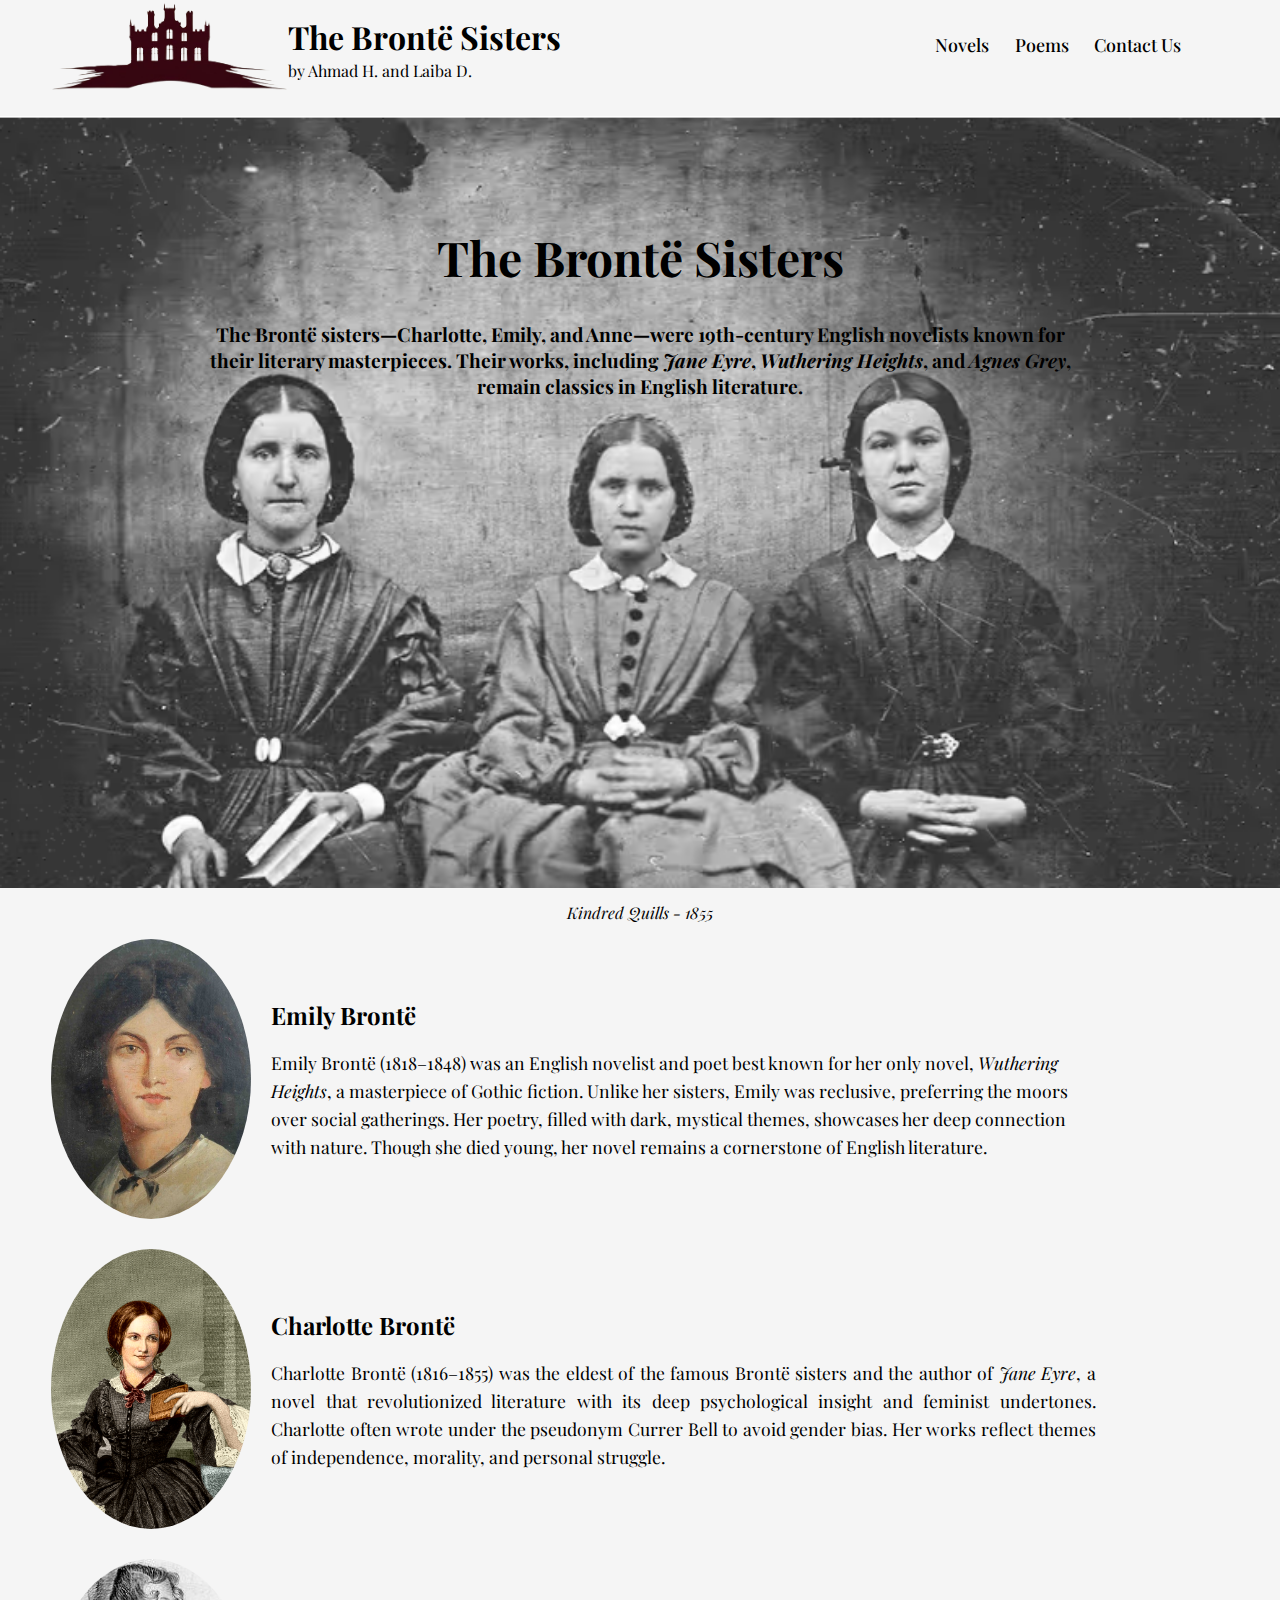
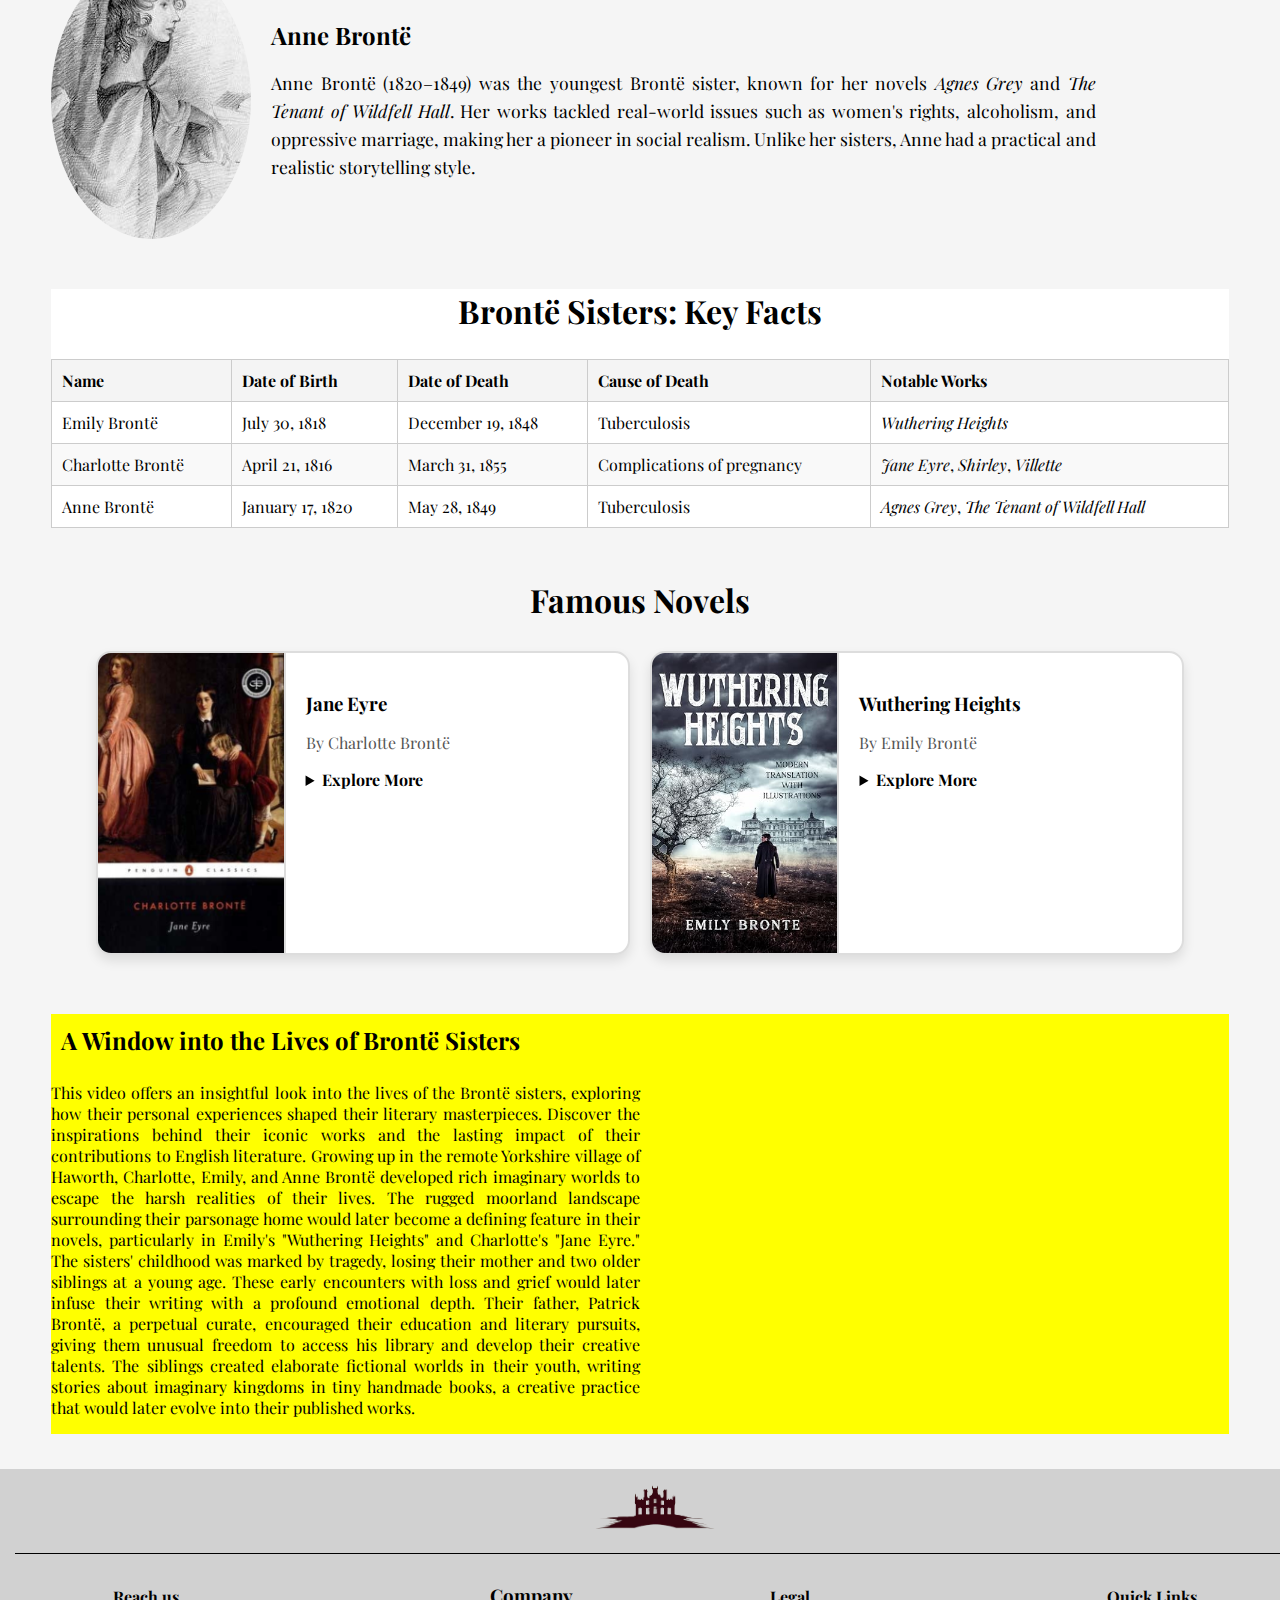
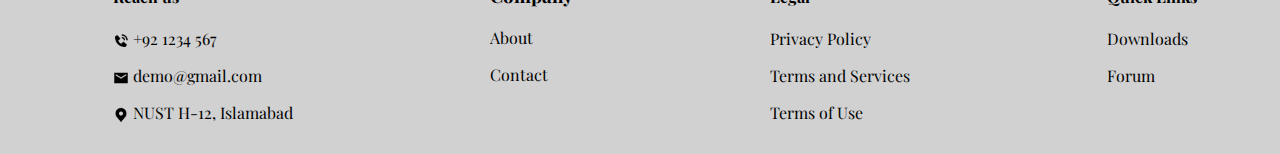
==== commit 48329a04: "proper alignment fix" ====
--- a/index.html
+++ b/index.html
@@ -13,7 +13,14 @@
     <title>Brontë Sisters</title>
   </head>
 
-  <body style="font-family: Playfair Display; margin: 0;overflow-x: hidden; background: #f5f5f5;">
+  <body
+    style="
+      font-family: Playfair Display;
+      margin: 0;
+      overflow-x: hidden;
+      background: #f5f5f5;
+    "
+  >
     <header
       style="
         display: flex;
@@ -219,8 +226,8 @@
         </section>
 
         <!-- Table depicting key facts about the bronte sisters-->
-        <section style="background-color: white;">
-          <h2 style="text-align: center; margin-top: 50px; font-size: 2rem;">
+        <section style="background-color: white">
+          <h2 style="text-align: center; margin-top: 50px; font-size: 2rem">
             Brontë Sisters: Key Facts
           </h2>
           <table
@@ -292,93 +299,196 @@
             </tr>
           </table>
         </section>
-        <section style="margin: 50px 0; width: 100%;">
-          <h2 style="text-align: center; font-size: 2rem; margin-bottom: 30px;">Famous Novels</h2>
-        
-          <div style="display: flex; justify-content: center; gap: 20px; flex-wrap: wrap;">
-            <!-- Famous Novels --> 
+        <section style="margin: 50px 0; width: 100%">
+          <h2 style="text-align: center; font-size: 2rem; margin-bottom: 30px">
+            Famous Novels
+          </h2>
+
+          <div
+            style="
+              display: flex;
+              justify-content: center;
+              gap: 20px;
+              flex-wrap: wrap;
+            "
+          >
+            <!-- Famous Novels -->
             <!-- First Novel -->
-            <div style="display: flex; width: 45%; min-width: 350px; border: 2px solid #ddd; border-radius: 15px; overflow: hidden; 
-                        box-shadow: 0 6px 12px rgba(0,0,0,0.1); background: #fff;">
-              <img src="assets/images/novels/janeEyre.jpg" alt="Jane Eyre" 
-                   style="width: 35%; height: 300px; object-fit: cover; border-right: 2px solid #ddd;">
-              <div style="padding: 20px; flex: 1;">
-                <h3 style="margin-bottom: 10px;">Jane Eyre</h3>
-                <p style="color: #555;">By Charlotte Brontë</p>
+            <div
+              style="
+                display: flex;
+                width: 45%;
+                min-width: 350px;
+                border: 2px solid #ddd;
+                border-radius: 15px;
+                overflow: hidden;
+                box-shadow: 0 6px 12px rgba(0, 0, 0, 0.1);
+                background: #fff;
+              "
+            >
+              <img
+                src="assets/images/novels/janeEyre.jpg"
+                alt="Jane Eyre"
+                style="
+                  width: 35%;
+                  height: 300px;
+                  object-fit: cover;
+                  border-right: 2px solid #ddd;
+                "
+              />
+              <div style="padding: 20px; flex: 1">
+                <h3 style="margin-bottom: 10px">Jane Eyre</h3>
+                <p style="color: #555">By Charlotte Brontë</p>
                 <details>
-                  <summary style="cursor: pointer; color: black; font-weight: bold; margin-top: 10px;">Explore More</summary>
-                  <p style="margin-top: 10px; line-height: 1.5;">
-                    <i>Jane Eyre</i> is a classic novel that explores themes of love, morality, and self-respect through the journey of its strong-willed protagonist.
-                    <a href="janeEyre.html" style="display: inline-block; padding: 8px 15px; color: black; text-decoration: none; border-radius: 5px;">Read More</a>
-
+                  <summary
+                    style="
+                      cursor: pointer;
+                      color: black;
+                      font-weight: bold;
+                      margin-top: 10px;
+                    "
+                  >
+                    Explore More
+                  </summary>
+                  <p style="margin-top: 10px; line-height: 1.5">
+                    <i>Jane Eyre</i> is a classic novel that explores themes of
+                    love, morality, and self-respect through the journey of its
+                    strong-willed protagonist.
+                    <a
+                      href="janeEyre.html"
+                      style="
+                        display: inline-block;
+                        padding: 8px 15px;
+                        color: black;
+                        text-decoration: none;
+                        border-radius: 5px;
+                      "
+                      >Read More</a
+                    >
                   </p>
                 </details>
               </div>
             </div>
-        
+
             <!-- Second Novel -->
-            <div style="display: flex; width: 45%; min-width: 350px; border: 2px solid #ddd; border-radius: 15px; overflow: hidden; 
-                        box-shadow: 0 6px 12px rgba(0,0,0,0.1); background: #fff;">
-              <img src="assets/images/novels/wutheringHeigths.jpg" alt="Wuthering Heights" 
-                   style="width: 35%; height: 300px; object-fit: cover; border-right: 2px solid #ddd;">
-              <div style="padding: 20px; flex: 1;">
-                <h3 style="margin-bottom: 10px;">Wuthering Heights</h3>
-                <p style="color: #555;">By Emily Brontë</p>
+            <div
+              style="
+                display: flex;
+                width: 45%;
+                min-width: 350px;
+                border: 2px solid #ddd;
+                border-radius: 15px;
+                overflow: hidden;
+                box-shadow: 0 6px 12px rgba(0, 0, 0, 0.1);
+                background: #fff;
+              "
+            >
+              <img
+                src="assets/images/novels/wutheringHeigths.jpg"
+                alt="Wuthering Heights"
+                style="
+                  width: 35%;
+                  height: 300px;
+                  object-fit: cover;
+                  border-right: 2px solid #ddd;
+                "
+              />
+              <div style="padding: 20px; flex: 1">
+                <h3 style="margin-bottom: 10px">Wuthering Heights</h3>
+                <p style="color: #555">By Emily Brontë</p>
                 <details>
-                  <summary style="cursor: pointer; color: black; font-weight: bold; margin-top: 10px;">Explore More</summary>
-                  <p style="margin-top: 10px; line-height: 1.5;">
-                    <i>Wuthering Heights</i> is a masterpiece of Gothic fiction, exploring themes of passion, revenge, and fate on the Yorkshire moors.
-                    <a href="wutheringHeights.html" style="display: inline-block; padding: 8px 15px; color: black; text-decoration: none; border-radius: 5px;">Read More</a>
+                  <summary
+                    style="
+                      cursor: pointer;
+                      color: black;
+                      font-weight: bold;
+                      margin-top: 10px;
+                    "
+                  >
+                    Explore More
+                  </summary>
+                  <p style="margin-top: 10px; line-height: 1.5">
+                    <i>Wuthering Heights</i> is a masterpiece of Gothic fiction,
+                    exploring themes of passion, revenge, and fate on the
+                    Yorkshire moors.
+                    <a
+                      href="wutheringHeights.html"
+                      style="
+                        display: inline-block;
+                        padding: 8px 15px;
+                        color: black;
+                        text-decoration: none;
+                        border-radius: 5px;
+                      "
+                      >Read More</a
+                    >
                   </p>
                 </details>
               </div>
             </div>
-        
           </div>
         </section>
-        
-        <section style="margin-top: 5%; margin-bottom: 5%">
-          <h2 style="text-align: left; font-size: 2rem;">A Window into the Lives of Brontë Sisters</h2>
-          <div style="
-            display: flex; 
-            flex-direction: row; 
-            align-items: center; 
-            justify-content: space-between; 
-            gap: 20px; 
-            height: auto; 
-            flex-wrap: wrap;">
-            
-            <div style="flex: 1; min-width: 300px; padding-right: 20px;">
-              <p style="text-align: justify;">
-                This video offers an insightful look into the lives of the Brontë sisters, 
-                exploring how their personal experiences shaped their literary masterpieces. 
-                Discover the inspirations behind their iconic works and the lasting impact of 
-                their contributions to English literature. Growing up in the remote Yorkshire 
-                village of Haworth, Charlotte, Emily, and Anne Brontë developed rich imaginary 
-                worlds to escape the harsh realities of their lives. The rugged moorland landscape 
-                surrounding their parsonage home would later become a defining feature in their novels, 
-                particularly in Emily's "Wuthering Heights" and Charlotte's "Jane Eyre." The sisters' 
-                childhood was marked by tragedy, losing their mother and two older siblings at a young age. 
-                These early encounters with loss and grief would later infuse their writing with a profound 
-                emotional depth. Their father, Patrick Brontë, a perpetual curate, encouraged their education 
-                and literary pursuits, giving them unusual freedom to access his library and develop their 
-                creative talents. The siblings created elaborate fictional worlds in their youth, writing 
-                stories about imaginary kingdoms in tiny handmade books, a creative practice that would 
-                later evolve into their published works.
-              </p>
-            </div>
-            
-            <div style="flex: 1; min-width: 300px;">
-              <iframe 
-                style="width: 100%; aspect-ratio: 16 / 9; border: none;"
-                src="https://www.youtube.com/embed/qW7MpqXnz2c"
-                allow="accelerometer; autoplay; clipboard-write; encrypted-media; gyroscope; picture-in-picture; web-share"
-                referrerpolicy="strict-origin-when-cross-origin"
-                allowfullscreen>
-              </iframe>
-            </div>
-          </div>
-        </section>        
+
+        <section
+          style="
+            margin-top: 5%;
+            margin-bottom: 3%;
+            display: flex;
+            align-items: flex-start;
+            background-color: yellow;
+            gap: 3%;
+          "
+        >
+          <div style="width: 50%">
+            <h2
+              style="
+                text-align: left;
+                display: inline-block;
+                margin: 0;
+                padding: 10px;
+              "
+            >
+              A Window into the Lives of Brontë Sisters
+            </h2>
+            <p style="text-align: justify">
+              This video offers an insightful look into the lives of the Brontë
+              sisters, exploring how their personal experiences shaped their
+              literary masterpieces. Discover the inspirations behind their
+              iconic works and the lasting impact of their contributions to
+              English literature. Growing up in the remote Yorkshire village of
+              Haworth, Charlotte, Emily, and Anne Brontë developed rich
+              imaginary worlds to escape the harsh realities of their lives. The
+              rugged moorland landscape surrounding their parsonage home would
+              later become a defining feature in their novels, particularly in
+              Emily's "Wuthering Heights" and Charlotte's "Jane Eyre." The
+              sisters' childhood was marked by tragedy, losing their mother and
+              two older siblings at a young age. These early encounters with
+              loss and grief would later infuse their writing with a profound
+              emotional depth. Their father, Patrick Brontë, a perpetual curate,
+              encouraged their education and literary pursuits, giving them
+              unusual freedom to access his library and develop their creative
+              talents. The siblings created elaborate fictional worlds in their
+              youth, writing stories about imaginary kingdoms in tiny handmade
+              books, a creative practice that would later evolve into their
+              published works.
+            </p>
+          </div>
+          <div style="flex: 1">
+            <iframe
+              style="
+                aspect-ratio: 16 / 9;
+                border: none;
+                margin-top: 0;
+                width: 100%;
+              "
+              src="https://www.youtube.com/embed/qW7MpqXnz2c"
+              allow="accelerometer; autoplay; clipboard-write; encrypted-media; gyroscope; picture-in-picture; web-share"
+              referrerpolicy="strict-origin-when-cross-origin"
+              allowfullscreen
+            >
+            </iframe>
+          </div>
+        </section>
       </article>
     </main>
     <footer
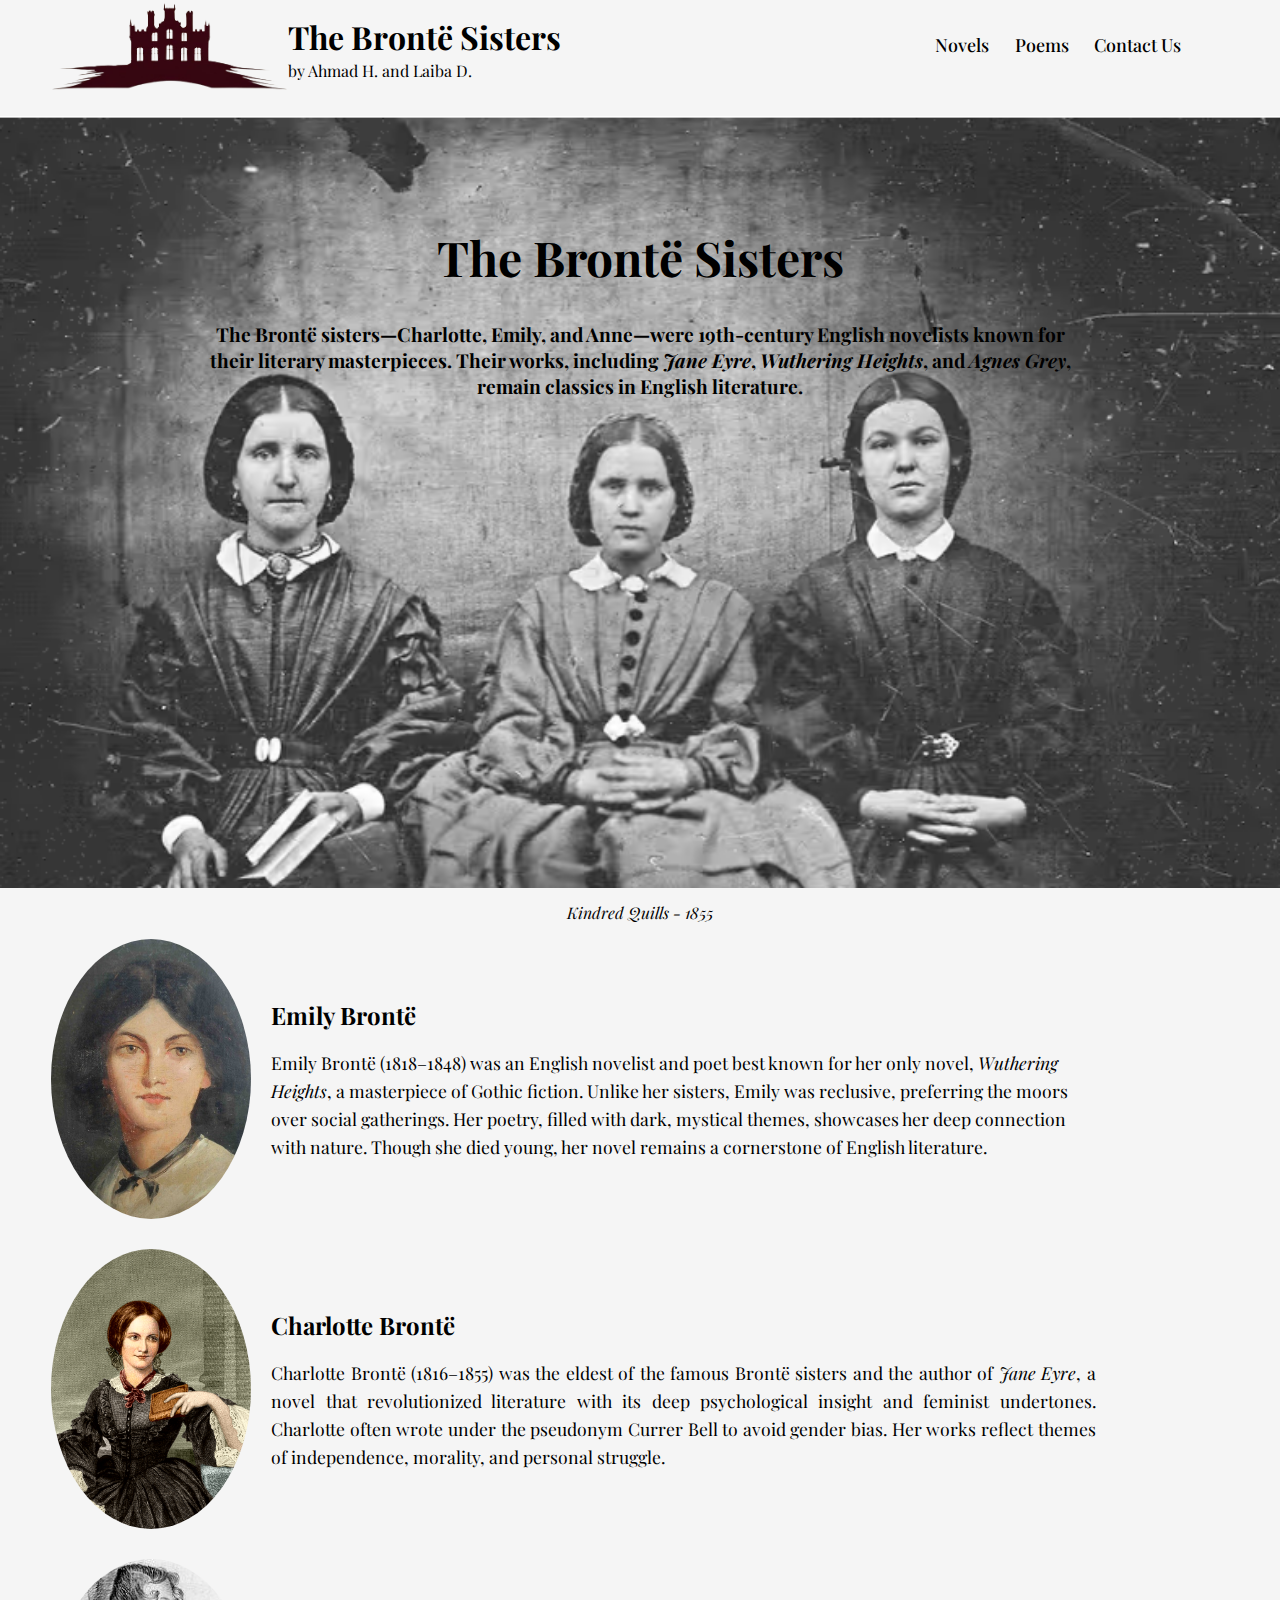
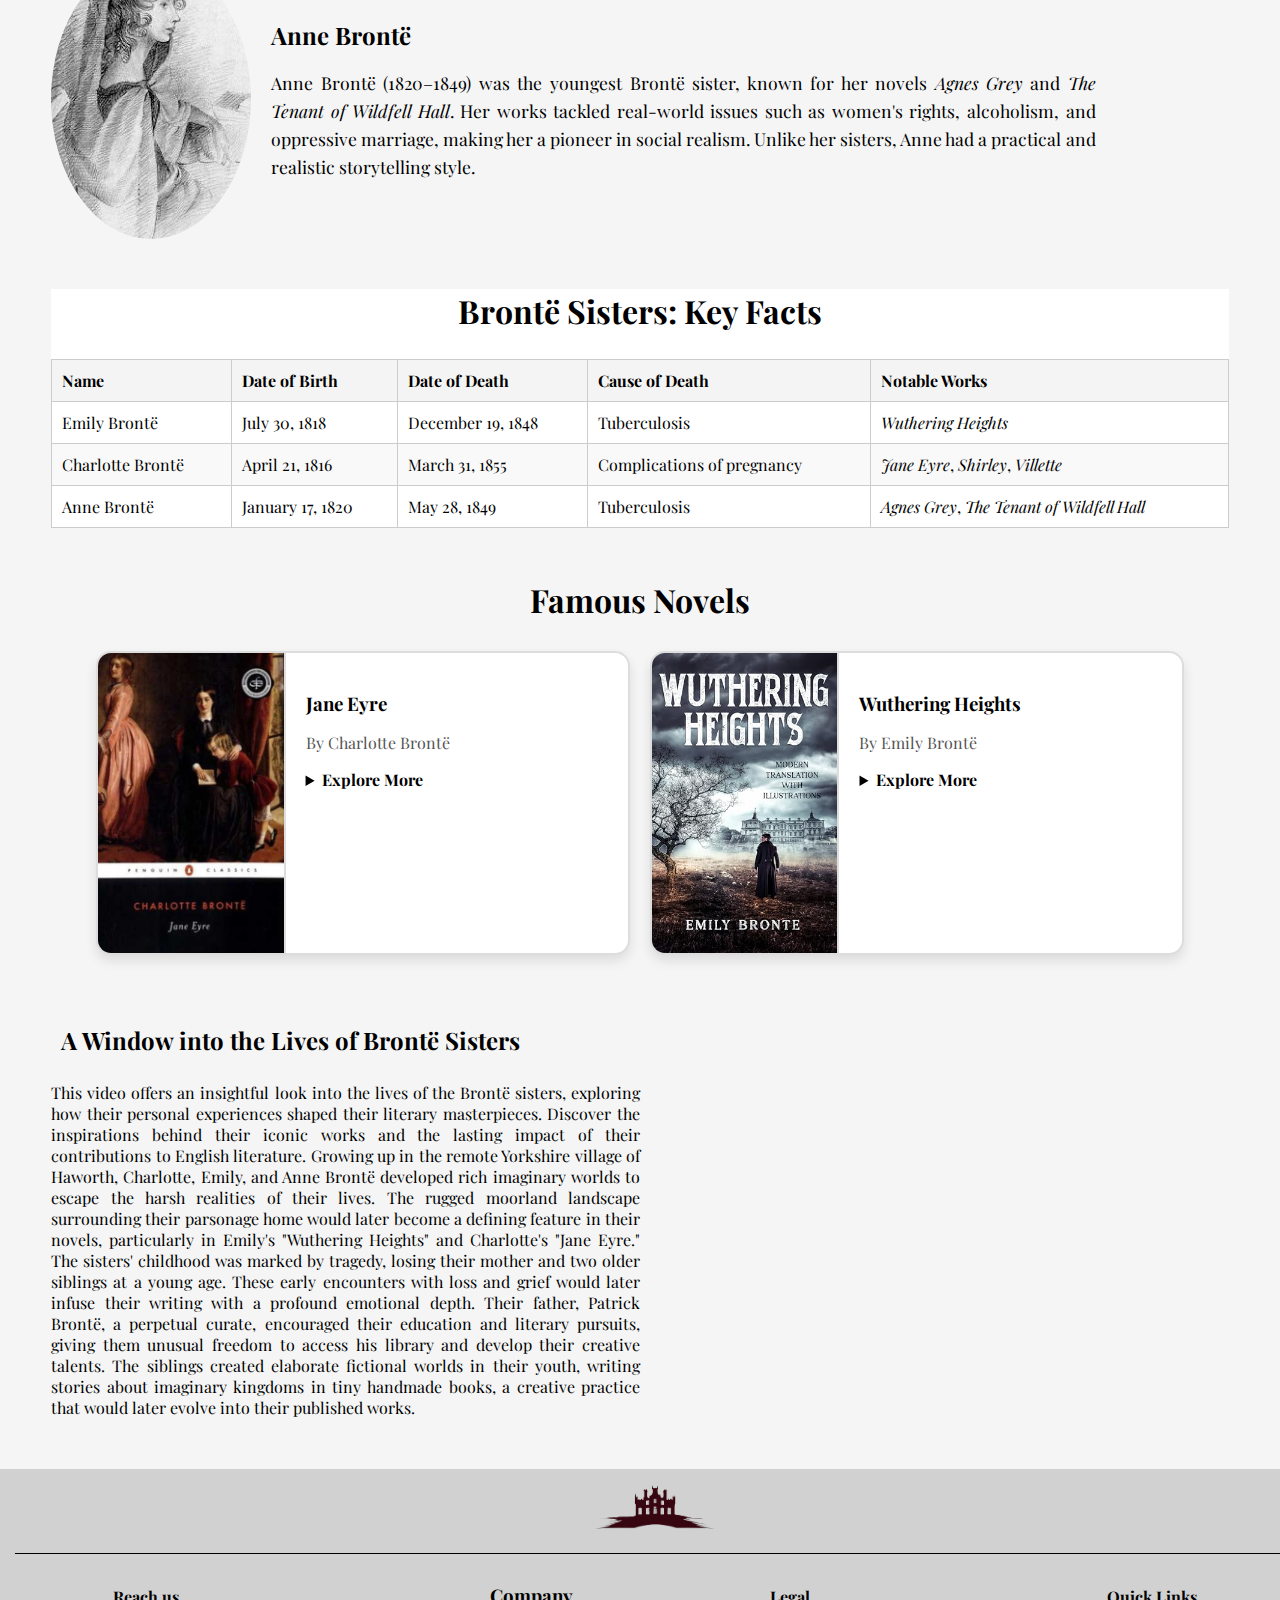
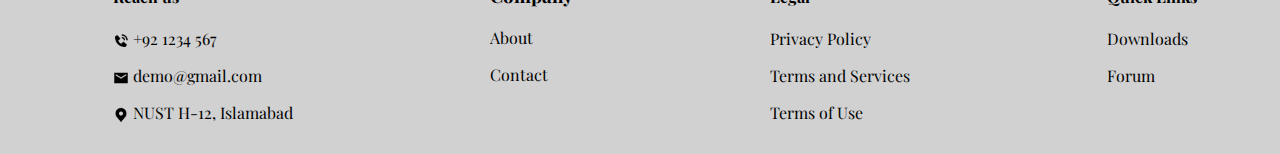
==== commit 441497bf: "remove bg color" ====
--- a/index.html
+++ b/index.html
@@ -435,7 +435,6 @@
             margin-bottom: 3%;
             display: flex;
             align-items: flex-start;
-            background-color: yellow;
             gap: 3%;
           "
         >
